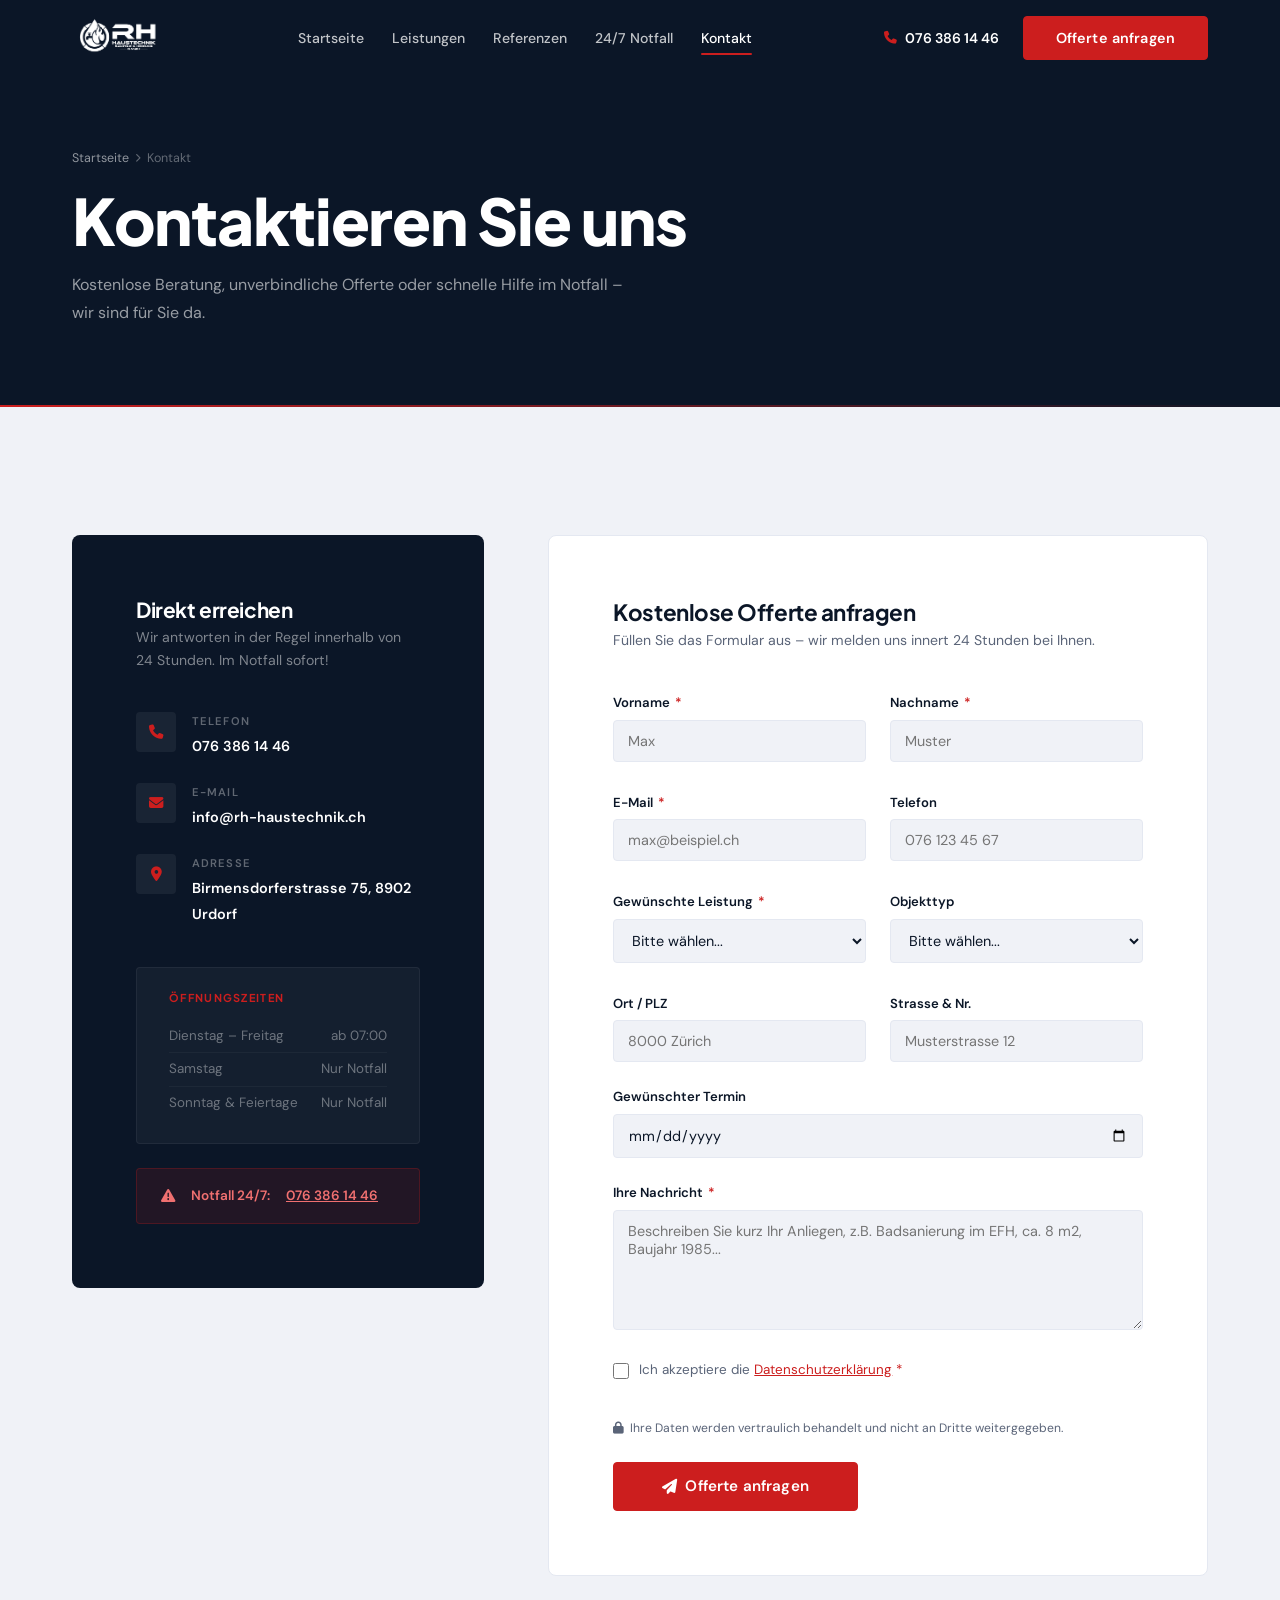
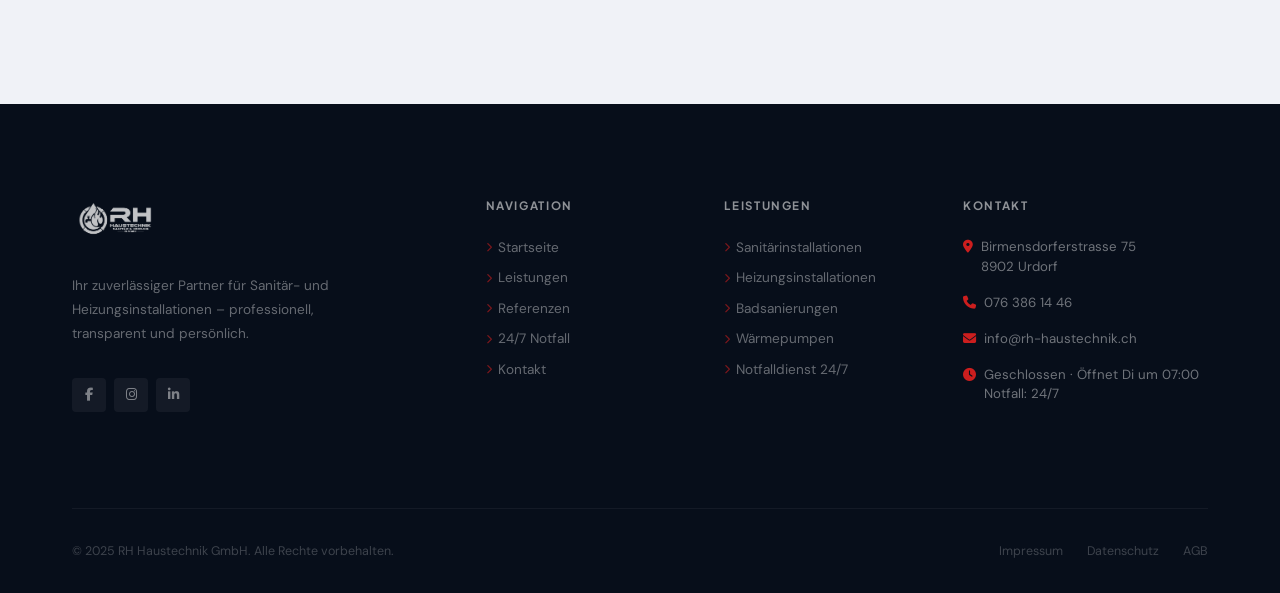
==== kontakt.html @ 37ea7d9c "Initial commit" ====
<!DOCTYPE html>
<html lang="de">
<head>
  <meta charset="UTF-8" />
  <meta name="viewport" content="width=device-width, initial-scale=1.0" />
  <meta name="description" content="RH Haustechnik GmbH – Kontaktieren Sie uns für eine kostenlose Beratung oder ein unverbindliches Angebot. Tel: 076 386 14 46." />
  <title>Kontakt – RH Haustechnik GmbH</title>
  <link rel="stylesheet" href="https://cdnjs.cloudflare.com/ajax/libs/font-awesome/6.5.0/css/all.min.css" />
  <link rel="preconnect" href="https://fonts.googleapis.com" />
  <link rel="preconnect" href="https://fonts.gstatic.com" crossorigin />
  <link href="https://fonts.googleapis.com/css2?family=Plus+Jakarta+Sans:wght@500;600;700;800&family=DM+Sans:ital,opsz,wght@0,9..40,300;0,9..40,400;0,9..40,500;0,9..40,600;1,9..40,400&display=swap" rel="stylesheet" />
  <link rel="stylesheet" href="css/style.css" />
  <link rel="icon" href="img/logo.png" />
</head>
<body>

  <!-- NAVBAR -->
  <nav class="navbar scrolled" role="navigation" aria-label="Hauptnavigation">
    <div class="container">
      <div class="nav-inner">
        <a href="index.html" class="nav-logo" aria-label="RH Haustechnik Startseite">
          <img src="img/logo.png" alt="RH Haustechnik GmbH" />
        </a>
        <ul class="nav-links" role="list">
          <li><a href="index.html">Startseite</a></li>
          <li><a href="leistungen.html">Leistungen</a></li>
          <li><a href="referenzen.html">Referenzen</a></li>
          <li><a href="notfall.html">24/7 Notfall</a></li>
          <li><a href="kontakt.html" class="active">Kontakt</a></li>
        </ul>
        <div class="nav-right">
          <a href="tel:+41763861446" class="nav-tel" aria-label="Jetzt anrufen">
            <i class="fa-solid fa-phone" aria-hidden="true"></i>
            076 386 14 46
          </a>
          <a href="kontakt.html" class="btn btn-primary">Offerte anfragen</a>
        </div>
        <button class="hamburger" aria-label="Menü öffnen" aria-expanded="false">
          <i class="fa-solid fa-bars" aria-hidden="true"></i>
        </button>
      </div>
    </div>
  </nav>

  <!-- MOBILE MENU -->
  <div class="mobile-menu" role="dialog" aria-modal="true" aria-label="Navigation">
    <div class="mob-head">
      <img src="img/logo.png" alt="RH Haustechnik GmbH" />
      <button class="mob-close" aria-label="Menü schliessen">
        <i class="fa-solid fa-xmark" aria-hidden="true"></i>
      </button>
    </div>
    <nav class="mob-nav">
      <a href="index.html"><i class="fa-solid fa-house" aria-hidden="true"></i> Startseite</a>
      <a href="leistungen.html"><i class="fa-solid fa-screwdriver-wrench" aria-hidden="true"></i> Leistungen</a>
      <a href="referenzen.html"><i class="fa-solid fa-images" aria-hidden="true"></i> Referenzen</a>
      <a href="notfall.html"><i class="fa-solid fa-triangle-exclamation" aria-hidden="true"></i> 24/7 Notfall</a>
      <a href="kontakt.html" class="active"><i class="fa-solid fa-envelope" aria-hidden="true"></i> Kontakt</a>
    </nav>
    <div class="mob-cta">
      <a href="tel:+41763861446" class="mob-phone">
        <i class="fa-solid fa-phone" aria-hidden="true"></i>
        <div>
          <span class="mp-label">Notfall-Hotline – 24/7 verfügbar</span>
          <span class="mp-num">076 386 14 46</span>
        </div>
      </a>
      <a href="kontakt.html" class="btn btn-primary btn-lg" style="justify-content:center;">Kostenlose Offerte anfragen</a>
    </div>
  </div>

  <!-- PAGE HEADER -->
  <header class="page-header" aria-labelledby="pageTitle">
    <div class="container">
      <nav class="breadcrumb" aria-label="Breadcrumb">
        <a href="index.html">Startseite</a>
        <i class="fa-solid fa-chevron-right" aria-hidden="true"></i>
        <span aria-current="page">Kontakt</span>
      </nav>
      <h1 id="pageTitle">Kontaktieren Sie uns</h1>
      <p>Kostenlose Beratung, unverbindliche Offerte oder schnelle Hilfe im Notfall – wir sind für Sie da.</p>
    </div>
  </header>

  <!-- CONTACT -->
  <section class="section contact-section" aria-labelledby="kontaktTitle">
    <div class="container">
      <div class="contact-layout">

        <!-- Info Panel -->
        <div class="c-panel fi">
          <h3>Direkt erreichen</h3>
          <p>Wir antworten in der Regel innerhalb von 24 Stunden. Im Notfall sofort!</p>

          <div class="c-items">
            <div class="c-item">
              <div class="c-item-ico"><i class="fa-solid fa-phone" aria-hidden="true"></i></div>
              <div class="c-item-text">
                <strong>Telefon</strong>
                <a href="tel:+41763861446">076 386 14 46</a>
              </div>
            </div>
            <div class="c-item">
              <div class="c-item-ico"><i class="fa-solid fa-envelope" aria-hidden="true"></i></div>
              <div class="c-item-text">
                <strong>E-Mail</strong>
                <a href="mailto:info@rh-haustechnik.ch">info@rh-haustechnik.ch</a>
              </div>
            </div>
            <div class="c-item">
              <div class="c-item-ico"><i class="fa-solid fa-location-dot" aria-hidden="true"></i></div>
              <div class="c-item-text">
                <strong>Adresse</strong>
                <span>Birmensdorferstrasse 75, 8902 Urdorf</span>
              </div>
            </div>
          </div>

          <div class="c-hours">
            <h4>Öffnungszeiten</h4>
            <div class="hour-row">
              <span>Dienstag – Freitag</span>
              <span>ab 07:00</span>
            </div>
            <div class="hour-row">
              <span>Samstag</span>
              <span>Nur Notfall</span>
            </div>
            <div class="hour-row">
              <span>Sonntag &amp; Feiertage</span>
              <span>Nur Notfall</span>
            </div>
          </div>

          <div class="c-notfall">
            <i class="fa-solid fa-triangle-exclamation" aria-hidden="true"></i>
            Notfall 24/7: <a href="tel:+41763861446" style="color:inherit;text-decoration:underline;">076 386 14 46</a>
          </div>
        </div>

        <!-- Form -->
        <div class="c-form-box fi">
          <h3 id="kontaktTitle">Kostenlose Offerte anfragen</h3>
          <p>Füllen Sie das Formular aus – wir melden uns innert 24 Stunden bei Ihnen.</p>

          <form id="contactForm" novalidate aria-label="Kontaktformular">
            <div class="form-row">
              <div class="fg">
                <label for="vorname">Vorname <span class="req" aria-label="Pflichtfeld">*</span></label>
                <input type="text" id="vorname" name="vorname" placeholder="Max" required autocomplete="given-name" />
                <span class="field-error" id="vornameError"></span>
              </div>
              <div class="fg">
                <label for="nachname">Nachname <span class="req" aria-label="Pflichtfeld">*</span></label>
                <input type="text" id="nachname" name="nachname" placeholder="Muster" required autocomplete="family-name" />
                <span class="field-error" id="nachnameError"></span>
              </div>
            </div>

            <div class="form-row">
              <div class="fg">
                <label for="email">E-Mail <span class="req" aria-label="Pflichtfeld">*</span></label>
                <input type="email" id="email" name="email" placeholder="max@beispiel.ch" required autocomplete="email" />
                <span class="field-error" id="emailError"></span>
              </div>
              <div class="fg">
                <label for="telefon">Telefon</label>
                <input type="tel" id="telefon" name="telefon" placeholder="076 123 45 67" autocomplete="tel" />
              </div>
            </div>

            <div class="form-row">
              <div class="fg">
                <label for="leistung">Gewünschte Leistung <span class="req" aria-label="Pflichtfeld">*</span></label>
                <select id="leistung" name="leistung" required>
                  <option value="" disabled selected>Bitte wählen...</option>
                  <option value="sanitär">Sanitärinstallation</option>
                  <option value="heizung">Heizungsinstallation / -ersatz</option>
                  <option value="bad">Badsanierung</option>
                  <option value="waermepumpe">Wärmepumpe</option>
                  <option value="wartung">Wartung &amp; Service</option>
                  <option value="notfall">Notfall / Reparatur</option>
                  <option value="sonstiges">Sonstiges</option>
                </select>
                <span class="field-error" id="leistungError"></span>
              </div>
              <div class="fg">
                <label for="objekttyp">Objekttyp</label>
                <select id="objekttyp" name="objekttyp">
                  <option value="" disabled selected>Bitte wählen...</option>
                  <option value="efh">Einfamilienhaus</option>
                  <option value="mfh">Mehrfamilienhaus</option>
                  <option value="wohnung">Wohnung</option>
                  <option value="gewerbe">Gewerbe</option>
                  <option value="neubau">Neubau</option>
                </select>
              </div>
            </div>

            <div class="form-row">
              <div class="fg">
                <label for="ort">Ort / PLZ</label>
                <input type="text" id="ort" name="ort" placeholder="8000 Zürich" />
              </div>
              <div class="fg">
                <label for="adresse">Strasse &amp; Nr.</label>
                <input type="text" id="adresse" name="adresse" placeholder="Musterstrasse 12" autocomplete="street-address" />
              </div>
            </div>

            <div class="fg">
              <label for="terminwunsch">Gewünschter Termin</label>
              <input type="date" id="terminwunsch" name="terminwunsch" min="" />
            </div>

            <div class="fg">
              <label for="nachricht">Ihre Nachricht <span class="req" aria-label="Pflichtfeld">*</span></label>
              <textarea id="nachricht" name="nachricht" rows="5" required placeholder="Beschreiben Sie kurz Ihr Anliegen, z.B. Badsanierung im EFH, ca. 8 m2, Baujahr 1985..."></textarea>
              <span class="field-error" id="nachrichtError"></span>
            </div>

            <div class="fg" style="margin-bottom:var(--s4);">
              <div style="display:flex;align-items:flex-start;gap:10px;">
                <input type="checkbox" id="datenschutz" name="datenschutz" required style="margin-top:3px;flex-shrink:0;width:16px;height:16px;accent-color:var(--red);cursor:pointer;" />
                <label for="datenschutz" style="font-size:0.84rem;font-weight:400;color:var(--muted);cursor:pointer;line-height:1.5;">
                  Ich akzeptiere die <a href="#" style="color:var(--red);text-decoration:underline;">Datenschutzerklärung</a> <span style="color:var(--red);">*</span>
                </label>
              </div>
              <span class="field-error" id="datenschutzError" style="margin-left:26px;"></span>
            </div>

            <div class="form-foot">
              <div class="form-note">
                <i class="fa-solid fa-lock" aria-hidden="true"></i>
                Ihre Daten werden vertraulich behandelt und nicht an Dritte weitergegeben.
              </div>
              <button type="submit" class="btn btn-primary btn-lg" id="submitBtn">
                <i class="fa-solid fa-paper-plane" aria-hidden="true"></i>
                Offerte anfragen
              </button>
            </div>

            <div id="formSuccess" class="form-success">
              <i class="fa-solid fa-circle-check"></i>
              <div>
                <strong>Vielen Dank für Ihre Anfrage!</strong>
                <p>Wir haben Ihre Nachricht erhalten und melden uns innerhalb von 24 Stunden bei Ihnen.</p>
              </div>
            </div>
          </form>
        </div>

      </div>
    </div>
  </section>

  <!-- FOOTER -->
  <footer class="footer" role="contentinfo">
    <div class="container">
      <div class="footer-grid">
        <div class="footer-brand">
          <img src="img/logo.png" alt="RH Haustechnik GmbH" />
          <p>Ihr zuverlässiger Partner für Sanitär- und Heizungsinstallationen – professionell, transparent und persönlich.</p>
          <div class="footer-socials" aria-label="Social Media">
            <a href="#" class="f-social" aria-label="Facebook"><i class="fa-brands fa-facebook-f"></i></a>
            <a href="#" class="f-social" aria-label="Instagram"><i class="fa-brands fa-instagram"></i></a>
            <a href="#" class="f-social" aria-label="LinkedIn"><i class="fa-brands fa-linkedin-in"></i></a>
          </div>
        </div>
        <nav class="footer-col" aria-label="Navigation">
          <h4>Navigation</h4>
          <ul class="footer-nav-list">
            <li><a href="index.html"><i class="fa-solid fa-chevron-right" aria-hidden="true"></i> Startseite</a></li>
            <li><a href="leistungen.html"><i class="fa-solid fa-chevron-right" aria-hidden="true"></i> Leistungen</a></li>
            <li><a href="referenzen.html"><i class="fa-solid fa-chevron-right" aria-hidden="true"></i> Referenzen</a></li>
            <li><a href="notfall.html"><i class="fa-solid fa-chevron-right" aria-hidden="true"></i> 24/7 Notfall</a></li>
            <li><a href="kontakt.html"><i class="fa-solid fa-chevron-right" aria-hidden="true"></i> Kontakt</a></li>
          </ul>
        </nav>
        <nav class="footer-col" aria-label="Leistungen">
          <h4>Leistungen</h4>
          <ul class="footer-nav-list">
            <li><a href="leistungen.html"><i class="fa-solid fa-chevron-right" aria-hidden="true"></i> Sanitärinstallationen</a></li>
            <li><a href="leistungen.html"><i class="fa-solid fa-chevron-right" aria-hidden="true"></i> Heizungsinstallationen</a></li>
            <li><a href="leistungen.html"><i class="fa-solid fa-chevron-right" aria-hidden="true"></i> Badsanierungen</a></li>
            <li><a href="leistungen.html"><i class="fa-solid fa-chevron-right" aria-hidden="true"></i> Wärmepumpen</a></li>
            <li><a href="notfall.html"><i class="fa-solid fa-chevron-right" aria-hidden="true"></i> Notfalldienst 24/7</a></li>
          </ul>
        </nav>
        <div class="footer-col">
          <h4>Kontakt</h4>
          <div class="footer-contact-list">
            <div class="fc-row">
              <i class="fa-solid fa-location-dot" aria-hidden="true"></i>
              <span>Birmensdorferstrasse 75<br>8902 Urdorf</span>
            </div>
            <div class="fc-row">
              <i class="fa-solid fa-phone" aria-hidden="true"></i>
              <a href="tel:+41763861446">076 386 14 46</a>
            </div>
            <div class="fc-row">
              <i class="fa-solid fa-envelope" aria-hidden="true"></i>
              <a href="mailto:info@rh-haustechnik.ch">info@rh-haustechnik.ch</a>
            </div>
            <div class="fc-row">
              <i class="fa-solid fa-clock" aria-hidden="true"></i>
              <span>Geschlossen · Öffnet Di um 07:00<br>Notfall: 24/7</span>
            </div>
          </div>
        </div>
      </div>
      <div class="footer-bottom">
        <p>© 2025 RH Haustechnik GmbH. Alle Rechte vorbehalten.</p>
        <div class="footer-legal">
          <a href="#">Impressum</a>
          <a href="#">Datenschutz</a>
          <a href="#">AGB</a>
        </div>
      </div>
    </div>
  </footer>

  <button class="scroll-top-btn" aria-label="Nach oben scrollen" title="Nach oben">
    <i class="fa-solid fa-arrow-up" aria-hidden="true"></i>
  </button>

  <script src="js/main.js"></script>
  <script>
    const dateInput = document.getElementById('terminwunsch');
    if (dateInput) {
      dateInput.setAttribute('min', new Date().toISOString().split('T')[0]);
    }
    const form = document.getElementById('contactForm');
    if (form) {
      form.querySelectorAll('input, select, textarea').forEach(field => {
        field.addEventListener('input', () => {
          field.classList.remove('error');
          const errorEl = document.getElementById(field.id + 'Error');
          if (errorEl) errorEl.textContent = '';
        });
      });
      form.addEventListener('submit', function(e) {
        e.preventDefault();
        let valid = true;
        const required = [
          { id: 'vorname',   msg: 'Bitte Vorname eingeben.' },
          { id: 'nachname',  msg: 'Bitte Nachname eingeben.' },
          { id: 'email',     msg: 'Bitte gültige E-Mail eingeben.' },
          { id: 'leistung',  msg: 'Bitte Leistung wählen.' },
          { id: 'nachricht', msg: 'Bitte Nachricht eingeben.' },
          { id: 'datenschutz', msg: 'Bitte Datenschutz akzeptieren.', type: 'checkbox' },
        ];
        required.forEach(({ id, msg, type }) => {
          const el = document.getElementById(id);
          const errEl = document.getElementById(id + 'Error');
          const fail = type === 'checkbox' ? !el.checked : !el.value.trim();
          if (fail) {
            el.classList.add('error');
            if (errEl) errEl.textContent = msg;
            valid = false;
          }
        });
        if (valid) {
          const successEl = document.getElementById('formSuccess');
          if (successEl) successEl.style.display = 'flex';
          form.reset();
        }
      });
    }
  </script>
</body>
</html>
---- css/style.css ----
@import url('https://fonts.googleapis.com/css2?family=Plus+Jakarta+Sans:wght@500;600;700;800&family=DM+Sans:ital,opsz,wght@0,9..40,300;0,9..40,400;0,9..40,500;0,9..40,600;1,9..40,400&display=swap');

/* ─────────────────────────────────────────
   DESIGN SYSTEM
   Dominant: #0b1627  Accent: #cc1e1e  Neutral: #f0f2f7
───────────────────────────────────────── */

:root {
  --ink:        #0b1627;
  --ink-90:     #0f1e35;
  --ink-80:     #162440;
  --ink-60:     rgba(11,22,39,0.6);
  --ink-30:     rgba(11,22,39,0.3);
  --ink-10:     rgba(11,22,39,0.08);
  --red:        #cc1e1e;
  --red-dark:   #a81818;
  --neutral:    #f0f2f7;
  --neutral-2:  #e4e8f1;
  --white:      #ffffff;
  --text:       #0b1627;
  --muted:      #5a6478;

  --f-head:     'Plus Jakarta Sans', sans-serif;
  --f-body:     'DM Sans', sans-serif;

  /* 8px grid */
  --s1:  8px;
  --s2:  16px;
  --s3:  24px;
  --s4:  32px;
  --s5:  40px;
  --s6:  48px;
  --s8:  64px;
  --s10: 80px;
  --s12: 96px;
  --s16: 128px;

  --r:   4px;
  --r2:  8px;

  --ease: cubic-bezier(0.4, 0, 0.2, 1);
  --t:   0.24s;
}

*, *::before, *::after { margin:0; padding:0; box-sizing:border-box; }

html {
  scroll-behavior: smooth;
  font-size: 16px;
  overflow-x: hidden;    /* verhindert weissen Rand rechts */
}

body {
  font-family: var(--f-body);
  color: var(--text);
  background: var(--white);
  line-height: 1.65;
  -webkit-font-smoothing: antialiased;
  overflow-x: hidden;
  min-width: 0;
}

img  { max-width:100%; height:auto; display:block; }
a    { text-decoration:none; color:inherit; }
ul   { list-style:none; }
p    { margin-bottom: var(--s2); }
p:last-child { margin-bottom:0; }

h1,h2,h3,h4,h5 {
  font-family: var(--f-head);
  font-weight: 700;
  line-height: 1.1;
  color: var(--ink);
  letter-spacing: -0.02em;
}

h1 { font-size: clamp(2.4rem, 5vw, 4rem);   font-weight: 800; }
h2 { font-size: clamp(1.8rem, 3.5vw, 2.8rem); }
h3 { font-size: clamp(1.1rem, 2vw, 1.4rem); }
h4 { font-size: 1rem; font-weight: 600; }

.label {
  font-family: var(--f-body);
  font-size: 0.7rem;
  font-weight: 600;
  letter-spacing: 0.14em;
  text-transform: uppercase;
  color: var(--red);
}

/* ─── LAYOUT ─── */
.container { max-width: 1200px; margin: 0 auto; padding: 0 var(--s4); }
.section   { padding: var(--s16) 0; }

/* ─── BUTTONS ─── */
.btn {
  display: inline-flex;
  align-items: center;
  gap: var(--s1);
  padding: 14px var(--s4);
  font-family: var(--f-body);
  font-size: 0.9rem;
  font-weight: 600;
  letter-spacing: 0.01em;
  cursor: pointer;
  transition: var(--t) var(--ease);
  border: 1.5px solid transparent;
  border-radius: var(--r);
  white-space: nowrap;
  line-height: 1;
}

.btn-primary {
  background: var(--red);
  color: var(--white);
  border-color: var(--red);
}
.btn-primary:hover {
  background: var(--red-dark);
  border-color: var(--red-dark);
  box-shadow: 0 4px 16px rgba(204,30,30,0.28);
  transform: translateY(-1px);
}

.btn-ghost {
  background: transparent;
  color: var(--white);
  border-color: rgba(255,255,255,0.35);
}
.btn-ghost:hover {
  border-color: rgba(255,255,255,0.75);
  background: rgba(255,255,255,0.06);
}

.btn-ghost-dark {
  background: transparent;
  color: var(--ink);
  border-color: rgba(11,22,39,0.25);
}
.btn-ghost-dark:hover {
  border-color: var(--ink);
  background: var(--ink);
  color: var(--white);
}

.btn-red-ghost {
  background: transparent;
  color: var(--red);
  border-color: var(--red);
}
.btn-red-ghost:hover {
  background: var(--red);
  color: var(--white);
}

.btn-lg { padding: 16px var(--s6); font-size: 0.95rem; }

.btn-white {
  background: var(--white);
  color: var(--red);
  border-color: var(--white);
  font-weight: 700;
}
.btn-white:hover {
  background: rgba(255,255,255,0.92);
  box-shadow: 0 4px 16px rgba(0,0,0,0.15);
  transform: translateY(-1px);
}

/* ─── NAVBAR ─── */
.navbar {
  position: fixed;
  top:0; left:0; right:0;
  z-index: 1000;
  padding: var(--s2) 0;
  transition: var(--t) var(--ease);
}

.navbar.scrolled {
  background: var(--ink);
  padding: 14px 0;
  box-shadow: 0 1px 0 rgba(255,255,255,0.06);
}

.nav-inner {
  display: flex;
  align-items: center;
  justify-content: space-between;
  gap: var(--s4);
}

.nav-logo img {
  height: 44px;
  width: auto;
  filter: brightness(0) invert(1);
}

.nav-links {
  display: flex;
  align-items: center;
}

.nav-links a {
  font-family: var(--f-body);
  font-size: 0.88rem;
  font-weight: 500;
  color: rgba(255,255,255,0.75);
  padding: var(--s1) 14px;
  border-radius: var(--r);
  transition: color var(--t) var(--ease);
  position: relative;
}

.nav-links a:hover,
.nav-links a.active { color: var(--white); }

.nav-links a.active::after {
  content: '';
  position: absolute;
  bottom: 0; left: 14px; right: 14px;
  height: 2px;
  background: var(--red);
  border-radius: 1px;
}

.nav-right {
  display: flex;
  align-items: center;
  gap: var(--s3);
}

.nav-tel {
  display: flex;
  align-items: center;
  gap: var(--s1);
  font-size: 0.88rem;
  font-weight: 600;
  color: var(--white);
}

.nav-tel i { color: var(--red); font-size: 0.8rem; }

.hamburger {
  display: none;
  background: none;
  border: none;
  color: var(--white);
  font-size: 1.2rem;
  cursor: pointer;
}

/* ─── MOBILE MENU ─── */
.mobile-menu {
  display: none;
  position: fixed;
  inset: 0;
  background: var(--ink);
  z-index: 999;
  padding: var(--s4);
  flex-direction: column;
  gap: var(--s5);
  transform: translateX(100%);
  transition: transform 0.32s var(--ease);
  overflow-y: auto;
  -webkit-overflow-scrolling: touch;
}
.mobile-menu.open { transform: translateX(0); }

.mob-head {
  display: flex;
  align-items: center;
  justify-content: space-between;
}

.mob-head img { height: 40px; filter: brightness(0) invert(1); }

.mob-close {
  background: rgba(255,255,255,0.08);
  border: none;
  color: var(--white);
  width: 40px; height: 40px;
  border-radius: var(--r);
  cursor: pointer;
  display: flex;
  align-items: center;
  justify-content: center;
}

.mob-nav {
  display: flex;
  flex-direction: column;
  flex-grow: 1;
}

.mob-nav a {
  font-family: var(--f-head);
  font-size: 1.1rem;
  font-weight: 600;
  color: rgba(255,255,255,0.72);
  padding: var(--s2) var(--s1);
  border-bottom: 1px solid rgba(255,255,255,0.06);
  display: flex;
  align-items: center;
  gap: var(--s2);
  transition: color var(--t);
}
.mob-nav a i { color: var(--red); font-size: 0.85rem; width: 20px; }
.mob-nav a:hover, .mob-nav a.active { color: var(--white); }

.mob-cta {
  display: flex;
  flex-direction: column;
  gap: var(--s2);
}

.mob-phone {
  display: flex;
  align-items: center;
  gap: var(--s2);
  background: var(--red);
  border-radius: var(--r2);
  padding: var(--s2) var(--s3);
  color: var(--white);
}

.mob-phone i { font-size: 1.2rem; }
.mob-phone .mp-label { font-size: 0.75rem; opacity:.8; display:block; }
.mob-phone .mp-num   { font-family: var(--f-head); font-size: 1.25rem; font-weight:800; display:block; }

/* ─── HERO ─── */
.hero {
  min-height: 100vh;
  background: var(--ink);
  position: relative;
  display: flex;
  flex-direction: column;
  overflow: hidden;
}

/* Diagonal red slice — right edge */
.hero::after {
  content: '';
  position: absolute;
  top: 0; right: 0;
  width: 38%;
  height: 100%;
  background: linear-gradient(160deg, rgba(204,30,30,0.07) 0%, transparent 70%);
  clip-path: polygon(28% 0%, 100% 0%, 100% 100%, 0% 100%);
  pointer-events: none;
}

/* Faint grid */
.hero-grid {
  position: absolute;
  inset: 0;
  background-image:
    linear-gradient(rgba(255,255,255,1) 1px, transparent 1px),
    linear-gradient(90deg, rgba(255,255,255,1) 1px, transparent 1px);
  background-size: 64px 64px;
  opacity: 0.018;
  pointer-events: none;
}

.hero-inner {
  position: relative;
  z-index: 2;
  display: grid;
  grid-template-columns: 1fr 340px;
  gap: var(--s16);
  align-items: center;
  flex: 1;
  padding: 140px 0 var(--s12);
}

/* Left */
.hero-kicker {
  display: flex;
  align-items: center;
  gap: var(--s2);
  margin-bottom: var(--s4);
}

.hero-kicker .label { color: rgba(255,255,255,0.5); }

.hero-kicker-line {
  width: 32px;
  height: 1px;
  background: var(--red);
}

.hero-h1 {
  font-family: var(--f-head);
  font-size: clamp(2.6rem, 5.5vw, 4.4rem);
  font-weight: 800;
  color: var(--white);
  letter-spacing: -0.03em;
  line-height: 1.05;
  margin-bottom: var(--s5);
}

.hero-h1 em {
  font-style: normal;
  color: var(--red);
}

.hero-desc {
  font-size: 1.05rem;
  color: rgba(255,255,255,0.58);
  line-height: 1.8;
  max-width: 500px;
  margin-bottom: var(--s6);
}

.hero-actions {
  display: flex;
  align-items: center;
  gap: var(--s2);
  margin-bottom: var(--s8);
  flex-wrap: wrap;
}

.hero-proof {
  display: flex;
  align-items: center;
  gap: var(--s4);
  padding-top: var(--s4);
  border-top: 1px solid rgba(255,255,255,0.08);
  flex-wrap: wrap;
}

.proof-item {
  display: flex;
  align-items: center;
  gap: var(--s1);
  font-size: 0.82rem;
  color: rgba(255,255,255,0.5);
}

.proof-item i { color: #4ade80; font-size: 0.72rem; }

/* Right — stats panel */
.hero-stats-panel {
  border-left: 1px solid rgba(255,255,255,0.08);
  padding-left: var(--s6);
  display: flex;
  flex-direction: column;
  gap: var(--s5);
}

.hsp-top {
  padding-bottom: var(--s5);
  border-bottom: 1px solid rgba(255,255,255,0.08);
}

.hsp-logo img {
  height: 36px;
  filter: brightness(0) invert(1);
  opacity: 0.85;
  margin-bottom: var(--s3);
}

.hsp-tel {
  font-family: var(--f-head);
  font-size: 1.5rem;
  font-weight: 700;
  color: var(--white);
  letter-spacing: -0.02em;
  display: flex;
  align-items: center;
  gap: var(--s1);
}

.hsp-tel i { color: var(--red); font-size: 1rem; }
.hsp-tel-label { font-family: var(--f-body); font-size: 0.72rem; color: rgba(255,255,255,0.4); font-weight:400; letter-spacing:.08em; text-transform:uppercase; margin-top:4px; display:block; }

.hsp-stats {
  display: flex;
  flex-direction: column;
  gap: var(--s4);
}

.hstat {
  display: flex;
  flex-direction: column;
  gap: 2px;
}

.hstat-num {
  font-family: var(--f-head);
  font-size: 2.2rem;
  font-weight: 800;
  color: var(--white);
  line-height: 1;
  letter-spacing: -0.03em;
}

.hstat-num em { color: var(--red); font-style: normal; }
.hstat-lbl { font-size: 0.78rem; color: rgba(255,255,255,0.4); letter-spacing: 0.06em; text-transform: uppercase; }

/* ─── EMERGENCY STRIP ─── */
.emergency-strip {
  background: var(--red);
  padding: 18px 0;
  position: relative;
  z-index: 10;
}

.es-wrap {
  display: flex;
  align-items: center;
  justify-content: space-between;
  gap: var(--s4);
  flex-wrap: wrap;
}

.es-left {
  display: flex;
  align-items: center;
  gap: var(--s3);
}

.es-icon {
  width: 40px; height: 40px;
  background: rgba(255,255,255,0.15);
  border-radius: var(--r);
  display: flex;
  align-items: center;
  justify-content: center;
  flex-shrink: 0;
  font-size: 1rem;
  color: var(--white);
}

.es-text h3 {
  font-family: var(--f-head);
  font-size: 0.95rem;
  font-weight: 700;
  color: var(--white);
  margin-bottom: 2px;
}

.es-text p {
  font-size: 0.8rem;
  color: rgba(255,255,255,0.9);
  margin: 0;
}

.es-cta a {
  display: inline-flex;
  align-items: center;
  gap: var(--s1);
  background: var(--white);
  color: var(--red);
  font-family: var(--f-head);
  font-size: 0.95rem;
  font-weight: 700;
  padding: 10px var(--s4);
  border-radius: var(--r);
  transition: var(--t) var(--ease);
}
.es-cta a:hover {
  background: rgba(255,255,255,0.92);
  transform: translateY(-1px);
}

/* ─── STATS BAR ─── */
.stats-bar {
  background: var(--ink-90);
  padding: var(--s8) 0;
}

.stats-row {
  display: grid;
  grid-template-columns: repeat(4,1fr);
  border: 1px solid rgba(255,255,255,0.07);
  border-radius: var(--r2);
  overflow: hidden;
}

.sbar-item {
  padding: var(--s4) var(--s5);
  border-right: 1px solid rgba(255,255,255,0.07);
  display: flex;
  flex-direction: column;
  align-items: center;
  text-align: center;
}

.sbar-item:last-child { border-right: none; }

.sbar-item i {
  font-size: 1.2rem;
  color: var(--red);
  margin-bottom: var(--s2);
}

.sbar-num {
  font-family: var(--f-head);
  font-size: 2.4rem;
  font-weight: 800;
  color: var(--white);
  letter-spacing: -0.04em;
  line-height: 1;
  margin-bottom: 4px;
}

.sbar-num em { color: var(--red); font-style: normal; }
.sbar-lbl { font-size: 0.75rem; color: rgba(255,255,255,0.38); letter-spacing: 0.06em; text-transform: uppercase; }

/* ─── SERVICES ─── */
.services-section { background: var(--neutral); }

.svc-layout {
  display: grid;
  grid-template-columns: 1.15fr 1fr 1fr;
  gap: 1.5px;
  background: var(--neutral-2);
  border: 1.5px solid var(--neutral-2);
  border-radius: var(--r2);
  overflow: hidden;
}

.svc-card {
  background: var(--white);
  padding: var(--s6) var(--s5);
  display: flex;
  flex-direction: column;
  transition: box-shadow var(--t) var(--ease);
  position: relative;
}

.svc-card:hover { box-shadow: inset 0 0 0 1.5px var(--ink-10); }

.svc-card.primary {
  background: var(--ink);
  padding: var(--s8) var(--s6);
}

.svc-card-num {
  font-family: var(--f-head);
  font-size: 0.7rem;
  font-weight: 700;
  letter-spacing: 0.14em;
  color: var(--ink-30);
  margin-bottom: var(--s5);
}

.svc-card.primary .svc-card-num { color: rgba(255,255,255,0.2); }

.svc-ico {
  width: 52px; height: 52px;
  border-radius: var(--r);
  background: var(--neutral);
  display: flex;
  align-items: center;
  justify-content: center;
  margin-bottom: var(--s4);
  transition: background var(--t);
}

.svc-ico i { font-size: 1.3rem; color: var(--red); }
.svc-card:hover .svc-ico { background: rgba(204,30,30,0.06); }
.svc-card.primary .svc-ico { background: rgba(255,255,255,0.07); }

.svc-card-tag {
  font-size: 0.7rem;
  font-weight: 700;
  letter-spacing: 0.12em;
  text-transform: uppercase;
  color: var(--red);
  margin-bottom: 6px;
  display: block;
}

.svc-card.primary .svc-card-tag { color: rgba(255,255,255,0.4); }

.svc-card-title {
  font-family: var(--f-head);
  font-size: 1.2rem;
  font-weight: 700;
  letter-spacing: -0.02em;
  color: var(--ink);
  margin-bottom: var(--s2);
}

.svc-card.primary .svc-card-title { color: var(--white); }

.svc-card-desc {
  font-size: 0.88rem;
  color: var(--muted);
  line-height: 1.75;
  flex-grow: 1;
  margin-bottom: var(--s4);
}

.svc-card.primary .svc-card-desc { color: rgba(255,255,255,0.55); }

.svc-list {
  display: flex;
  flex-direction: column;
  gap: 6px;
  margin-bottom: var(--s5);
}

.svc-list li {
  display: flex;
  align-items: center;
  gap: 8px;
  font-size: 0.84rem;
  color: var(--muted);
}

.svc-list li i { color: var(--red); font-size: 0.62rem; flex-shrink:0; }
.svc-card.primary .svc-list li { color: rgba(255,255,255,0.6); }
.svc-card.primary .svc-list li i { color: rgba(255,255,255,0.35); }

.svc-link {
  display: inline-flex;
  align-items: center;
  gap: 6px;
  font-size: 0.84rem;
  font-weight: 600;
  color: var(--red);
  margin-top: auto;
  transition: gap var(--t);
}
.svc-link:hover { gap: 10px; }
.svc-link i { font-size: 0.7rem; }
.svc-card.primary .svc-link { color: rgba(255,255,255,0.55); }
.svc-card.primary .svc-link:hover { color: var(--white); }

/* ─── WHY ─── */
.why-section { background: var(--white); }

.why-layout {
  display: grid;
  grid-template-columns: 1fr 1fr;
  gap: var(--s16);
  align-items: center;
}

.why-panel {
  background: var(--ink);
  border-radius: var(--r2);
  padding: var(--s8);
}

.why-panel .label { margin-bottom: var(--s3); display:block; }

.why-panel h3 {
  font-family: var(--f-head);
  font-size: 1.5rem;
  color: var(--white);
  font-weight: 700;
  margin-bottom: var(--s5);
  letter-spacing: -0.02em;
}

.why-checks {
  display: flex;
  flex-direction: column;
  gap: var(--s2);
  margin-bottom: var(--s6);
}

.wcheck {
  display: flex;
  align-items: center;
  gap: var(--s2);
  font-size: 0.9rem;
  color: rgba(255,255,255,0.72);
}

.wcheck-dot {
  width: 20px; height: 20px;
  border-radius: 50%;
  background: var(--red);
  display: flex;
  align-items: center;
  justify-content: center;
  flex-shrink: 0;
}

.wcheck-dot i { font-size: 0.58rem; color: var(--white); }

.rating-row {
  display: flex;
  align-items: center;
  gap: var(--s3);
  padding: var(--s3) var(--s4);
  background: rgba(255,255,255,0.05);
  border-radius: var(--r);
  border: 1px solid rgba(255,255,255,0.07);
}

.rating-stars { display:flex; gap:2px; }
.rating-stars i { color: #f59e0b; font-size: 0.85rem; }

.rating-text {
  font-size: 0.8rem;
  color: rgba(255,255,255,0.48);
  line-height: 1.4;
}

.rating-score {
  font-family: var(--f-head);
  font-size: 1.6rem;
  font-weight: 800;
  color: var(--white);
  margin-left: auto;
  letter-spacing: -0.04em;
}

/* benefits */
.benefits-grid {
  display: grid;
  grid-template-columns: 1fr 1fr;
  gap: var(--s3);
  margin-bottom: var(--s6);
}

.ben {
  padding: var(--s3);
  border: 1px solid var(--neutral-2);
  border-radius: var(--r);
  transition: border-color var(--t);
}

.ben:hover { border-color: rgba(204,30,30,0.2); }

.ben i {
  font-size: 1.2rem;
  color: var(--ink);
  margin-bottom: var(--s2);
  display: block;
}

.ben h4 {
  font-size: 0.9rem;
  font-weight: 700;
  margin-bottom: 4px;
  color: var(--ink);
}

.ben p {
  font-size: 0.82rem;
  color: var(--muted);
  line-height: 1.6;
  margin: 0;
}

/* ─── PROCESS ─── */
.process-section { background: var(--neutral); }

.process-row {
  display: grid;
  grid-template-columns: repeat(4,1fr);
  gap: 1.5px;
  background: var(--neutral-2);
  border: 1.5px solid var(--neutral-2);
  border-radius: var(--r2);
  overflow: hidden;
}

.proc-step {
  background: var(--white);
  padding: var(--s5) var(--s4);
}

.proc-n {
  font-family: var(--f-head);
  font-size: 2.4rem;
  font-weight: 800;
  color: rgba(11,22,39,0.07);
  letter-spacing: -0.05em;
  line-height: 1;
  margin-bottom: var(--s3);
}

.proc-step i {
  font-size: 1.3rem;
  color: var(--red);
  margin-bottom: var(--s2);
  display: block;
}

.proc-step h3 {
  font-size: 0.96rem;
  font-weight: 700;
  color: var(--ink);
  margin-bottom: 6px;
  letter-spacing: -0.01em;
}

.proc-step p {
  font-size: 0.83rem;
  color: var(--muted);
  line-height: 1.65;
  margin: 0;
}

/* ─── REFERENCES ─── */
.ref-grid {
  display: grid;
  grid-template-columns: repeat(3,1fr);
  gap: var(--s3);
}

.ref-card {
  border-radius: var(--r2);
  overflow: hidden;
  border: 1px solid var(--neutral-2);
  background: var(--white);
  transition: transform var(--t) var(--ease), box-shadow var(--t) var(--ease);
}

.ref-card:hover {
  transform: translateY(-3px);
  box-shadow: 0 8px 32px rgba(11,22,39,0.1);
}

.ref-thumb {
  height: 200px;
  display: flex;
  align-items: center;
  justify-content: center;
  position: relative;
}

.ref-thumb.t-ink   { background: linear-gradient(135deg, var(--ink) 0%, var(--ink-80) 100%); }
.ref-thumb.t-red   { background: linear-gradient(135deg, #4a0a0a 0%, var(--red) 100%); }
.ref-thumb.t-slate { background: linear-gradient(135deg, #1e2d42 0%, #364d6e 100%); }

.ref-thumb i { font-size: 3rem; color: rgba(255,255,255,0.12); }

.ref-badge {
  position: absolute;
  bottom: var(--s2);
  left: var(--s2);
  background: var(--red);
  color: var(--white);
  font-size: 0.7rem;
  font-weight: 700;
  letter-spacing: 0.06em;
  text-transform: uppercase;
  padding: 4px 8px;
  border-radius: var(--r);
}

.ref-body { padding: var(--s3) var(--s3) var(--s4); }

.ref-body h4 {
  font-size: 0.96rem;
  font-weight: 700;
  color: var(--ink);
  margin-bottom: 4px;
  letter-spacing: -0.01em;
}

.ref-body p {
  font-size: 0.83rem;
  color: var(--muted);
  line-height: 1.55;
  margin-bottom: var(--s2);
}

.ref-tags { display:flex; flex-wrap:wrap; gap:4px; }

.ref-tags span {
  background: var(--neutral);
  color: var(--muted);
  font-size: 0.72rem;
  font-weight: 500;
  padding: 3px 8px;
  border-radius: 2px;
}

/* ─── TESTIMONIALS ─── */
.testi-section {
  background: var(--ink);
  padding: var(--s16) 0;
}

.testi-grid {
  display: grid;
  grid-template-columns: repeat(3,1fr);
  gap: var(--s3);
}

.t-card {
  background: rgba(255,255,255,0.04);
  border: 1px solid rgba(255,255,255,0.07);
  border-radius: var(--r2);
  padding: var(--s5);
  transition: background var(--t);
}

.t-card:hover { background: rgba(255,255,255,0.07); }

.t-stars { display:flex; gap:2px; margin-bottom: var(--s3); }
.t-stars i { color: #f59e0b; font-size: 0.82rem; }

.t-quote {
  font-size: 0.9rem;
  color: rgba(255,255,255,0.68);
  font-style: italic;
  line-height: 1.8;
  margin-bottom: var(--s4);
}

.t-author { display:flex; align-items:center; gap: var(--s2); }

.t-av {
  width: 38px; height: 38px;
  border-radius: 50%;
  background: var(--red);
  display: flex;
  align-items: center;
  justify-content: center;
  font-family: var(--f-head);
  font-size: 0.9rem;
  font-weight: 700;
  color: var(--white);
  flex-shrink: 0;
}

.t-name {
  font-family: var(--f-head);
  font-size: 0.88rem;
  font-weight: 700;
  color: var(--white);
  display: block;
}

.t-loc {
  font-size: 0.75rem;
  color: rgba(255,255,255,0.36);
  display: flex;
  align-items: center;
  gap: 4px;
}

.t-loc i { font-size: 0.65rem; }

/* ─── CTA ─── */
.cta-section {
  background: var(--red);
  padding: var(--s16) 0;
  position: relative;
  overflow: hidden;
}

.cta-section::before {
  content: '';
  position: absolute;
  top: -64px; right: -64px;
  width: 280px; height: 280px;
  background: rgba(255,255,255,0.05);
  border-radius: 50%;
}

.cta-inner {
  position: relative;
  z-index: 1;
  display: grid;
  grid-template-columns: 1fr auto;
  align-items: center;
  gap: var(--s8);
}

.cta-text h2 {
  font-family: var(--f-head);
  font-size: clamp(1.8rem, 3vw, 2.6rem);
  color: var(--white);
  letter-spacing: -0.03em;
  margin-bottom: var(--s2);
}

.cta-text p {
  font-size: 1rem;
  color: rgba(255,255,255,0.78);
  line-height: 1.7;
  max-width: 520px;
  margin: 0;
}

.cta-btns {
  display: flex;
  flex-direction: column;
  gap: var(--s2);
  align-items: flex-end;
  flex-shrink: 0;
}

/* ─── PAGE HEADER ─── */
.page-header {
  background: var(--ink);
  padding: 148px 0 var(--s10);
  position: relative;
}

.page-header::after {
  content: '';
  position: absolute;
  bottom: 0; left: 0; right: 0;
  height: 2px;
  background: linear-gradient(90deg, var(--red) 0%, transparent 100%);
}

.breadcrumb {
  display: flex;
  align-items: center;
  gap: 6px;
  font-size: 0.78rem;
  color: rgba(255,255,255,0.36);
  margin-bottom: var(--s2);
}

.breadcrumb a { color: rgba(255,255,255,0.55); transition: color var(--t); }
.breadcrumb a:hover { color: var(--white); }
.breadcrumb i { font-size: 0.55rem; }

.page-header h1 { color: var(--white); margin-bottom: var(--s2); }
.page-header p  { color: rgba(255,255,255,0.58); font-size: 1rem; max-width: 560px; line-height: 1.75; margin: 0; }

/* ─── LEISTUNGEN ─── */
.leistung-block {
  display: grid;
  grid-template-columns: 1fr 1fr;
  gap: var(--s16);
  align-items: center;
  padding: var(--s12) 0;
  border-bottom: 1px solid var(--neutral-2);
}
.leistung-block:last-child { border-bottom: none; }
.leistung-block.flip { direction: rtl; }
.leistung-block.flip > * { direction: ltr; }

.l-visual { position: relative; }

.l-img {
  height: 360px;
  border-radius: var(--r2);
  overflow: hidden;
  display: flex;
  align-items: center;
  justify-content: center;
}
.l-img i { font-size: 5rem; color: rgba(255,255,255,0.1); }

.l-img.li-ink    { background: linear-gradient(135deg, var(--ink) 0%, #1e3260 100%); }
.l-img.li-red    { background: linear-gradient(135deg, #350808 0%, var(--red) 100%); }
.l-img.li-teal   { background: linear-gradient(135deg, #082030 0%, #0e5075 100%); }
.l-img.li-green  { background: linear-gradient(135deg, #081a0c 0%, #14542a 100%); }

.l-badge {
  position: absolute;
  bottom: var(--s3); right: var(--s3);
  background: var(--white);
  border-radius: var(--r);
  padding: 10px 14px;
  font-size: 0.82rem;
  font-weight: 700;
  color: var(--ink);
  display: flex;
  align-items: center;
  gap: 6px;
  box-shadow: 0 4px 16px rgba(11,22,39,0.12);
}
.l-badge i { color: var(--red); }

.l-content .label { display: block; margin-bottom: var(--s2); }
.l-content h2 { font-size: clamp(1.5rem, 2.5vw, 2rem); margin-bottom: var(--s3); }
.l-content p  { color: var(--muted); line-height: 1.8; margin-bottom: var(--s4); }

.l-list {
  display: grid;
  grid-template-columns: 1fr 1fr;
  gap: 8px;
  margin-bottom: var(--s6);
}

.l-list li {
  display: flex;
  align-items: center;
  gap: 8px;
  font-size: 0.86rem;
  color: var(--ink);
}
.l-list li i { color: var(--red); font-size: 0.6rem; flex-shrink: 0; }

/* ─── CONTACT ─── */
.contact-section { background: var(--neutral); }

.contact-layout {
  display: grid;
  grid-template-columns: 1fr 1.6fr;
  gap: var(--s8);
}

.c-panel {
  background: var(--ink);
  border-radius: var(--r2);
  padding: var(--s8);
  height: fit-content;
}

.c-panel h3 {
  font-family: var(--f-head);
  font-size: 1.3rem;
  color: var(--white);
  margin-bottom: 4px;
}

.c-panel > p {
  font-size: 0.88rem;
  color: rgba(255,255,255,0.48);
  margin-bottom: var(--s5);
}

.c-items { display:flex; flex-direction:column; gap: var(--s3); margin-bottom: var(--s5); }

.c-item { display:flex; align-items:flex-start; gap: var(--s2); }

.c-item-ico {
  width: 40px; height: 40px;
  background: rgba(255,255,255,0.06);
  border-radius: var(--r);
  display: flex;
  align-items: center;
  justify-content: center;
  flex-shrink: 0;
}
.c-item-ico i { color: var(--red); font-size: 0.9rem; }

.c-item-text strong {
  display: block;
  font-size: 0.7rem;
  text-transform: uppercase;
  letter-spacing: 0.1em;
  color: rgba(255,255,255,0.35);
  margin-bottom: 2px;
  font-weight: 600;
}

.c-item-text a,
.c-item-text span {
  font-size: 0.9rem;
  font-weight: 600;
  color: var(--white);
}
.c-item-text a:hover { color: rgba(255,255,255,0.75); }

.c-hours {
  background: rgba(255,255,255,0.04);
  border: 1px solid rgba(255,255,255,0.06);
  border-radius: var(--r);
  padding: var(--s3) var(--s4);
  margin-bottom: var(--s3);
}

.c-hours h4 {
  font-size: 0.68rem;
  font-weight: 700;
  text-transform: uppercase;
  letter-spacing: 0.12em;
  color: var(--red);
  margin-bottom: var(--s2);
}

.hour-row {
  display: flex;
  justify-content: space-between;
  font-size: 0.84rem;
  color: rgba(255,255,255,0.6);
  padding: 5px 0;
  border-bottom: 1px solid rgba(255,255,255,0.04);
}
.hour-row:last-child { border-bottom: none; }
.hour-row span { color: rgba(255,255,255,0.38); }

.c-notfall {
  display: flex;
  align-items: center;
  gap: var(--s2);
  background: rgba(204,30,30,0.12);
  border: 1px solid rgba(204,30,30,0.25);
  border-radius: var(--r);
  padding: var(--s2) var(--s3);
  font-size: 0.85rem;
  font-weight: 600;
  color: #f07070;
}
.c-notfall i { font-size: 0.9rem; }

.c-form-box {
  background: var(--white);
  border-radius: var(--r2);
  padding: var(--s8);
  border: 1px solid var(--neutral-2);
}

.c-form-box h3 { font-size: 1.4rem; margin-bottom: 4px; }
.c-form-box > p { font-size: 0.88rem; color: var(--muted); margin-bottom: var(--s5); }

.form-row { display:grid; grid-template-columns:1fr 1fr; gap: var(--s3); }

.fg {
  display: flex;
  flex-direction: column;
  gap: 6px;
  margin-bottom: var(--s3);
}

.fg label {
  font-size: 0.82rem;
  font-weight: 600;
  color: var(--ink);
}

.fg label .req { color: var(--red); margin-left: 2px; }

.fg input,
.fg select,
.fg textarea {
  padding: 11px 14px;
  border: 1.5px solid var(--neutral-2);
  border-radius: var(--r);
  font-family: var(--f-body);
  font-size: 0.9rem;
  color: var(--ink);
  background: var(--neutral);
  transition: border-color var(--t), background var(--t);
  width: 100%;
}

.fg input:focus,
.fg select:focus,
.fg textarea:focus {
  outline: none;
  border-color: var(--ink);
  background: var(--white);
  box-shadow: 0 0 0 3px rgba(11,22,39,0.06);
}

.fg textarea { resize: vertical; min-height: 120px; }
.fg .field-error { font-size: 0.75rem; color: var(--red); }

.form-foot {
  display: flex;
  align-items: center;
  justify-content: space-between;
  gap: var(--s3);
  flex-wrap: wrap;
  margin-top: var(--s4);
}

.form-note {
  display: flex;
  align-items: center;
  gap: 6px;
  font-size: 0.76rem;
  color: var(--muted);
}
.form-note i { color: var(--muted); }

.form-success {
  display: none;
  align-items: center;
  gap: var(--s3);
  background: #f0fdf4;
  border: 1px solid #bbf7d0;
  border-radius: var(--r);
  padding: var(--s4);
  margin-top: var(--s3);
}
.form-success i { font-size: 1.5rem; color: #16a34a; flex-shrink:0; }
.form-success p { font-size: 0.88rem; color: #166534; margin:0; }

.checkbox-label {
  display: flex;
  align-items: flex-start;
  gap: var(--s2);
  cursor: pointer;
  font-size: 0.84rem;
  color: var(--muted);
}
.checkbox-label input[type="checkbox"] { margin-top: 2px; flex-shrink:0; accent-color: var(--red); }

input.error, select.error, textarea.error { border-color: var(--red); }

/* ─── NOTFALL PAGE ─── */
.notfall-hero {
  background: var(--ink);
  padding: 160px 0 var(--s12);
  text-align: center;
  position: relative;
  overflow: hidden;
}

.notfall-hero::before {
  content: '';
  position: absolute;
  inset: 0;
  background: radial-gradient(ellipse at center, rgba(204,30,30,0.09) 0%, transparent 65%);
}

.notfall-hero-inner {
  position: relative;
  z-index: 1;
  max-width: 720px;
  margin: 0 auto;
}

.notfall-live {
  display: inline-flex;
  align-items: center;
  gap: 8px;
  background: var(--red);
  color: var(--white);
  font-size: 0.8rem;
  font-weight: 700;
  letter-spacing: 0.1em;
  text-transform: uppercase;
  padding: 7px 16px;
  border-radius: 100px;
  margin-bottom: var(--s5);
}

.notfall-live .ld {
  width: 7px; height: 7px;
  background: var(--white);
  border-radius: 50%;
  animation: blink 1.4s ease-in-out infinite;
}

@keyframes blink {
  0%,100% { opacity:1; } 50% { opacity:0.3; }
}

.notfall-hero h1 { color: var(--white); margin-bottom: var(--s3); }
.notfall-hero > .notfall-hero-inner > p {
  color: rgba(255,255,255,0.58);
  font-size: 1.05rem;
  line-height: 1.8;
  margin-bottom: var(--s8);
}

.big-call {
  display: inline-flex;
  flex-direction: column;
  align-items: center;
  gap: 6px;
  background: rgba(255,255,255,0.04);
  border: 1.5px solid rgba(204,30,30,0.4);
  border-radius: var(--r2);
  padding: var(--s5) var(--s10);
  margin-bottom: var(--s5);
  transition: border-color var(--t);
}
.big-call:hover { border-color: var(--red); }

.bc-label { font-size: 0.68rem; font-weight:600; letter-spacing:.14em; text-transform:uppercase; color: rgba(255,255,255,0.4); }
.bc-num {
  font-family: var(--f-head);
  font-size: clamp(1.8rem, 4vw, 2.8rem);
  font-weight: 800;
  color: var(--white);
  display: flex;
  align-items: center;
  gap: var(--s2);
  letter-spacing: -0.03em;
}
.bc-num i { color: var(--red); font-size: 0.8em; }
.bc-sub { font-size: 0.8rem; color: rgba(255,255,255,0.38); }

.nf-cases-grid {
  display: grid;
  grid-template-columns: repeat(3,1fr);
  gap: var(--s3);
}

.nf-case {
  background: var(--white);
  border-radius: var(--r2);
  padding: var(--s5) var(--s4);
  border: 1px solid var(--neutral-2);
  text-align: center;
  transition: transform var(--t), box-shadow var(--t);
}
.nf-case:hover { transform: translateY(-3px); box-shadow: 0 6px 24px rgba(11,22,39,0.08); }

.nf-case-ico {
  width: 52px; height: 52px;
  border-radius: var(--r);
  background: var(--neutral);
  display: flex;
  align-items: center;
  justify-content: center;
  margin: 0 auto var(--s3);
}
.nf-case-ico i { font-size: 1.3rem; color: var(--red); }

.nf-case h3 { font-size: 0.96rem; margin-bottom: 6px; }
.nf-case p  { font-size: 0.83rem; color: var(--muted); line-height:1.6; margin:0; }

.nf-tips-grid {
  display: grid;
  grid-template-columns: 1fr 1fr;
  gap: var(--s3);
}

.nf-tip {
  display: flex;
  gap: var(--s2);
  padding: var(--s4);
  background: var(--neutral);
  border-radius: var(--r);
  border: 1px solid var(--neutral-2);
}

.nf-tip-n {
  width: 36px; height: 36px;
  background: var(--red);
  border-radius: var(--r);
  display: flex;
  align-items: center;
  justify-content: center;
  font-family: var(--f-head);
  font-size: 0.9rem;
  font-weight: 800;
  color: var(--white);
  flex-shrink: 0;
}

.nf-tip h4 { font-size: 0.9rem; margin-bottom: 4px; }
.nf-tip p  { font-size: 0.82rem; color: var(--muted); line-height:1.6; margin:0; }

/* ─── REFERENCE FILTER ─── */
.ref-filter-bar {
  display: flex;
  gap: var(--s1);
  flex-wrap: wrap;
  justify-content: center;
  margin-bottom: var(--s6);
}

.filt-btn {
  padding: 8px 18px;
  border: 1.5px solid var(--neutral-2);
  border-radius: 100px;
  font-size: 0.82rem;
  font-weight: 600;
  color: var(--muted);
  background: var(--white);
  cursor: pointer;
  transition: var(--t);
  display: flex;
  align-items: center;
  gap: 6px;
}
.filt-btn:hover { border-color: var(--red); color: var(--red); }
.filt-btn.active { background: var(--red); color: var(--white); border-color: var(--red); }
.filt-btn i { font-size: 0.75rem; }

.ref-full-grid {
  display: grid;
  grid-template-columns: repeat(3,1fr);
  gap: var(--s3);
}

/* ─── FOOTER ─── */
.footer {
  background: #070e1a;
  padding: var(--s12) 0 0;
}

.footer-grid {
  display: grid;
  grid-template-columns: 2fr 1fr 1fr 1.4fr;
  gap: var(--s8);
  padding-bottom: var(--s12);
  border-bottom: 1px solid rgba(255,255,255,0.05);
}

.footer-brand img {
  height: 42px;
  filter: brightness(0) invert(1);
  opacity: 0.75;
  margin-bottom: var(--s4);
}

.footer-brand p {
  font-size: 0.85rem;
  color: rgba(255,255,255,0.38);
  line-height: 1.75;
  max-width: 260px;
  margin-bottom: var(--s4);
}

.footer-socials { display:flex; gap: var(--s1); }

.f-social {
  width: 34px; height: 34px;
  background: rgba(255,255,255,0.05);
  border-radius: var(--r);
  display: flex;
  align-items: center;
  justify-content: center;
  font-size: 0.82rem;
  color: rgba(255,255,255,0.45);
  transition: background var(--t), color var(--t);
}
.f-social:hover { background: var(--red); color: var(--white); }

.footer-col h4 {
  font-family: var(--f-head);
  font-size: 0.72rem;
  font-weight: 700;
  text-transform: uppercase;
  letter-spacing: 0.14em;
  color: rgba(255,255,255,0.55);
  margin-bottom: var(--s3);
}

.footer-nav-list {
  display: flex;
  flex-direction: column;
  gap: 8px;
}

.footer-nav-list a {
  font-size: 0.85rem;
  color: rgba(255,255,255,0.38);
  display: flex;
  align-items: center;
  gap: 6px;
  transition: color var(--t), padding-left var(--t);
}
.footer-nav-list a i { font-size: 0.6rem; color: rgba(204,30,30,0.6); }
.footer-nav-list a:hover { color: var(--white); padding-left: 3px; }

.footer-contact-list {
  display: flex;
  flex-direction: column;
  gap: var(--s2);
}

.fc-row { display:flex; align-items:flex-start; gap: var(--s1); }
.fc-row i { font-size: 0.82rem; color: var(--red); margin-top: 3px; flex-shrink:0; }
.fc-row a,
.fc-row span { font-size: 0.83rem; color: rgba(255,255,255,0.42); line-height:1.5; }
.fc-row a:hover { color: var(--white); }

.footer-bottom {
  padding: var(--s4) 0;
  display: flex;
  align-items: center;
  justify-content: space-between;
  gap: var(--s3);
  flex-wrap: wrap;
}

.footer-bottom p { font-size: 0.78rem; color: rgba(255,255,255,0.22); margin:0; }

.footer-legal { display:flex; gap: var(--s3); }
.footer-legal a { font-size: 0.78rem; color: rgba(255,255,255,0.22); transition: color var(--t); }
.footer-legal a:hover { color: var(--red); }

/* ─── SCROLL TOP ─── */
.scroll-top-btn {
  position: fixed;
  bottom: 28px; right: 28px;
  width: 44px; height: 44px;
  background: var(--ink);
  color: var(--white);
  border-radius: 50%;
  border: none;
  display: flex;
  align-items: center;
  justify-content: center;
  cursor: pointer;
  box-shadow: 0 4px 16px rgba(11,22,39,0.3);
  opacity: 0;
  transform: translateY(10px);
  transition: var(--t) var(--ease);
  z-index: 900;
  font-size: 0.85rem;
}
.scroll-top-btn.show { opacity:1; transform:translateY(0); }
.scroll-top-btn:hover { background: var(--red); }

/* ─── SECTION HEADERS ─── */
.shd { margin-bottom: var(--s8); }
.shd.center { text-align:center; }
.shd.center .shd-sub { margin:0 auto; }
.shd .label { margin-bottom: var(--s2); display:block; }
.shd-title { color: var(--ink); margin-bottom: var(--s2); }
.shd-sub { font-size: 1rem; color: var(--muted); max-width: 540px; line-height:1.75; }

/* ─── FADE IN ─── */
.fi {
  opacity: 0;
  transform: translateY(20px);
  transition: opacity 0.5s var(--ease), transform 0.5s var(--ease);
}
.fi.in { opacity:1; transform:translateY(0); }

/* ─── RESPONSIVE ─── */

/* ── 1200px  alle Sections bekommen etwas weniger Padding ── */
@media (max-width: 1200px) {
  .container { padding: 0 var(--s5); }
}

/* ── 1100px  Nav: Telefonnummer ausblenden, Stats-Panel weg ── */
@media (max-width: 1100px) {
  .nav-right .nav-tel  { display: none; }
  .nav-inner           { gap: var(--s3); }
  .nav-links a         { padding: var(--s1) 10px; font-size: 0.84rem; }

  .hero-inner          { grid-template-columns: 1fr; padding: 130px 0 var(--s12); }
  .hero-stats-panel    { display: none; }
  .why-layout          { grid-template-columns: 1fr; gap: var(--s8); }
  .footer-grid         { grid-template-columns: 1fr 1fr; gap: var(--s6); }
  .contact-layout      { grid-template-columns: 1fr; gap: var(--s6); }
  .leistung-block      { grid-template-columns: 1fr; gap: var(--s6); padding: var(--s8) 0; }
  .leistung-block.flip { direction: ltr; }
  .l-list              { grid-template-columns: 1fr; }
  .cta-inner           { grid-template-columns: 1fr; gap: var(--s5); }
  .cta-btns            { flex-direction: row; flex-wrap: wrap; align-items: flex-start; }
}

/* ── 960px  Hamburger-Menü (iPad Portrait & kleiner) ── */
@media (max-width: 960px) {
  /* Nav → Hamburger */
  .nav-links           { display: none; }
  .nav-right           { display: none; }
  .hamburger           { display: block; }
  .mobile-menu         { display: flex; }
  /* Navbar immer sichtbarer Hintergrund sobald hamburger aktiv */
  .navbar              { background: var(--ink); }

  /* Layouts */
  .svc-layout          { grid-template-columns: 1fr 1fr; }
  .svc-card.primary    { grid-column: 1 / -1; }
  .stats-row           { grid-template-columns: 1fr 1fr; }
  .sbar-item:nth-child(2) { border-right: none; }
  .process-row         { grid-template-columns: 1fr 1fr; }
  .ref-grid            { grid-template-columns: 1fr 1fr; }
  .testi-grid          { grid-template-columns: 1fr 1fr; }
  .nf-cases-grid       { grid-template-columns: 1fr 1fr; }
  .ref-full-grid       { grid-template-columns: 1fr 1fr; }
  .benefits-grid       { grid-template-columns: 1fr 1fr; }
  .l-img               { height: 300px; }
  .footer-grid         { grid-template-columns: 1fr 1fr; gap: var(--s6); }
}

/* ── 768px  Tablet klein / Mobile Landscape ── */
@media (max-width: 768px) {
  .section             { padding: var(--s10) 0; }
  .container           { padding: 0 var(--s3); }

  /* hero */
  .hero-inner          { padding: 100px 0 var(--s10); }
  .hero-proof          { flex-wrap: wrap; gap: var(--s2); }

  /* page header */
  .page-header         { padding: 100px 0 var(--s8); }

  /* services */
  .svc-layout          { grid-template-columns: 1fr; }
  .svc-card.primary    { grid-column: auto; }

  /* process */
  .process-row         { grid-template-columns: 1fr 1fr; }

  /* why */
  .why-panel           { padding: var(--s5); }

  /* refs */
  .ref-grid            { grid-template-columns: 1fr; }
  .ref-full-grid       { grid-template-columns: 1fr 1fr; }

  /* testimonials */
  .testi-grid          { grid-template-columns: 1fr; }
  .testi-section       { padding: var(--s10) 0; }

  /* CTA */
  .cta-section         { padding: var(--s10) 0; }
  .cta-btns            { flex-direction: column; align-items: stretch; width: 100%; }
  .cta-btns .btn       { justify-content: center; width: 100%; }

  /* emergency strip */
  .es-wrap             { flex-direction: column; text-align: center; }
  .es-cta a            { width: 100%; justify-content: center; }

  /* stats */
  .stats-bar           { padding: var(--s6) 0; }

  /* notfall */
  .nf-cases-grid       { grid-template-columns: 1fr 1fr; }
  .nf-tips-grid        { grid-template-columns: 1fr; }

  /* contact */
  .c-panel             { padding: var(--s5); }
  .c-form-box          { padding: var(--s5); }
  .form-row            { grid-template-columns: 1fr; }

  /* footer */
  .footer-grid         { grid-template-columns: 1fr; }
  .footer-bottom       { flex-direction: column; text-align: center; }
  .footer-legal        { justify-content: center; }

  /* leistungen */
  .l-img               { height: 240px; }
  .benefits-grid       { grid-template-columns: 1fr; }
}

/* ── 480px  Mobile Portrait ── */
@media (max-width: 480px) {
  .section             { padding: var(--s8) 0; }
  .container           { padding: 0 20px; }

  /* hero */
  .hero-inner          { padding: 90px 0 var(--s8); }
  .hero-actions        { flex-direction: column; }
  .hero-actions .btn   { width: 100%; justify-content: center; }
  .hero-proof          { gap: var(--s2); }

  /* stats */
  .stats-row           { grid-template-columns: 1fr 1fr; }
  .sbar-item           { border-right: none; border-bottom: 1px solid rgba(255,255,255,0.07); }
  .sbar-item:last-child { border-bottom: none; }

  /* services */
  .svc-layout          { grid-template-columns: 1fr; }
  .svc-card            { padding: var(--s4) var(--s3); }
  .svc-card.primary    { padding: var(--s5) var(--s4); }

  /* process */
  .process-row         { grid-template-columns: 1fr; }
  .proc-step           { padding: var(--s4) var(--s3); }

  /* refs */
  .ref-full-grid       { grid-template-columns: 1fr; }
  .nf-cases-grid       { grid-template-columns: 1fr; }

  /* why */
  .why-panel           { padding: var(--s4); }

  /* contact */
  .c-form-box          { padding: var(--s4); }
  .c-panel             { padding: var(--s4); }
  .form-foot           { flex-direction: column; align-items: stretch; gap: var(--s3); }
  .form-foot button    { width: 100%; justify-content: center; }

  /* page header */
  .page-header         { padding: 90px 0 var(--s6); }

  /* notfall */
  .notfall-hero        { padding: 110px 0 var(--s8); }
  .big-call            { padding: var(--s4) var(--s5); width: 100%; box-sizing: border-box; }
  .bc-num              { font-size: clamp(1.4rem, 6vw, 2rem); }

  /* CTA */
  .cta-inner           { gap: var(--s4); }
  .cta-text h2         { font-size: clamp(1.4rem, 5vw, 1.9rem); }

  /* footer */
  .footer-grid         { grid-template-columns: 1fr; gap: var(--s5); }
  .footer              { padding: var(--s8) 0 0; }

  /* testimonials */
  .t-card              { padding: var(--s4); }
  .testi-grid          { grid-template-columns: 1fr; }
}

/* ── 390px  iPhone 14 / Standard ── */
@media (max-width: 390px) {
  .container           { padding: 0 16px; }
  .hero-h1             { letter-spacing: -0.02em; }
  .btn-lg              { padding: 14px var(--s4); font-size: 0.88rem; }
  .stats-row           { grid-template-columns: 1fr; }
  .sbar-item           { border-right: none; border-bottom: 1px solid rgba(255,255,255,0.07); }
  .sbar-item:last-child { border-bottom: none; }
}

/* ── 360px  iPhone SE / kleine Android ── */
@media (max-width: 360px) {
  .container           { padding: 0 14px; }
  .hero-h1             { font-size: clamp(1.8rem, 9vw, 2.4rem); letter-spacing: -0.02em; }
  .btn-lg              { padding: 13px var(--s3); font-size: 0.84rem; }
  .nav-logo img        { height: 36px; }
  .sbar-num            { font-size: 1.9rem; }
  .hstat-num           { font-size: 1.7rem; }
  .hero-inner          { padding: 86px 0 var(--s8); }
  .page-header         { padding: 86px 0 var(--s5); }
  .mob-phone .mp-num   { font-size: 1.1rem; }
  .hero-proof          { display: none; }
}
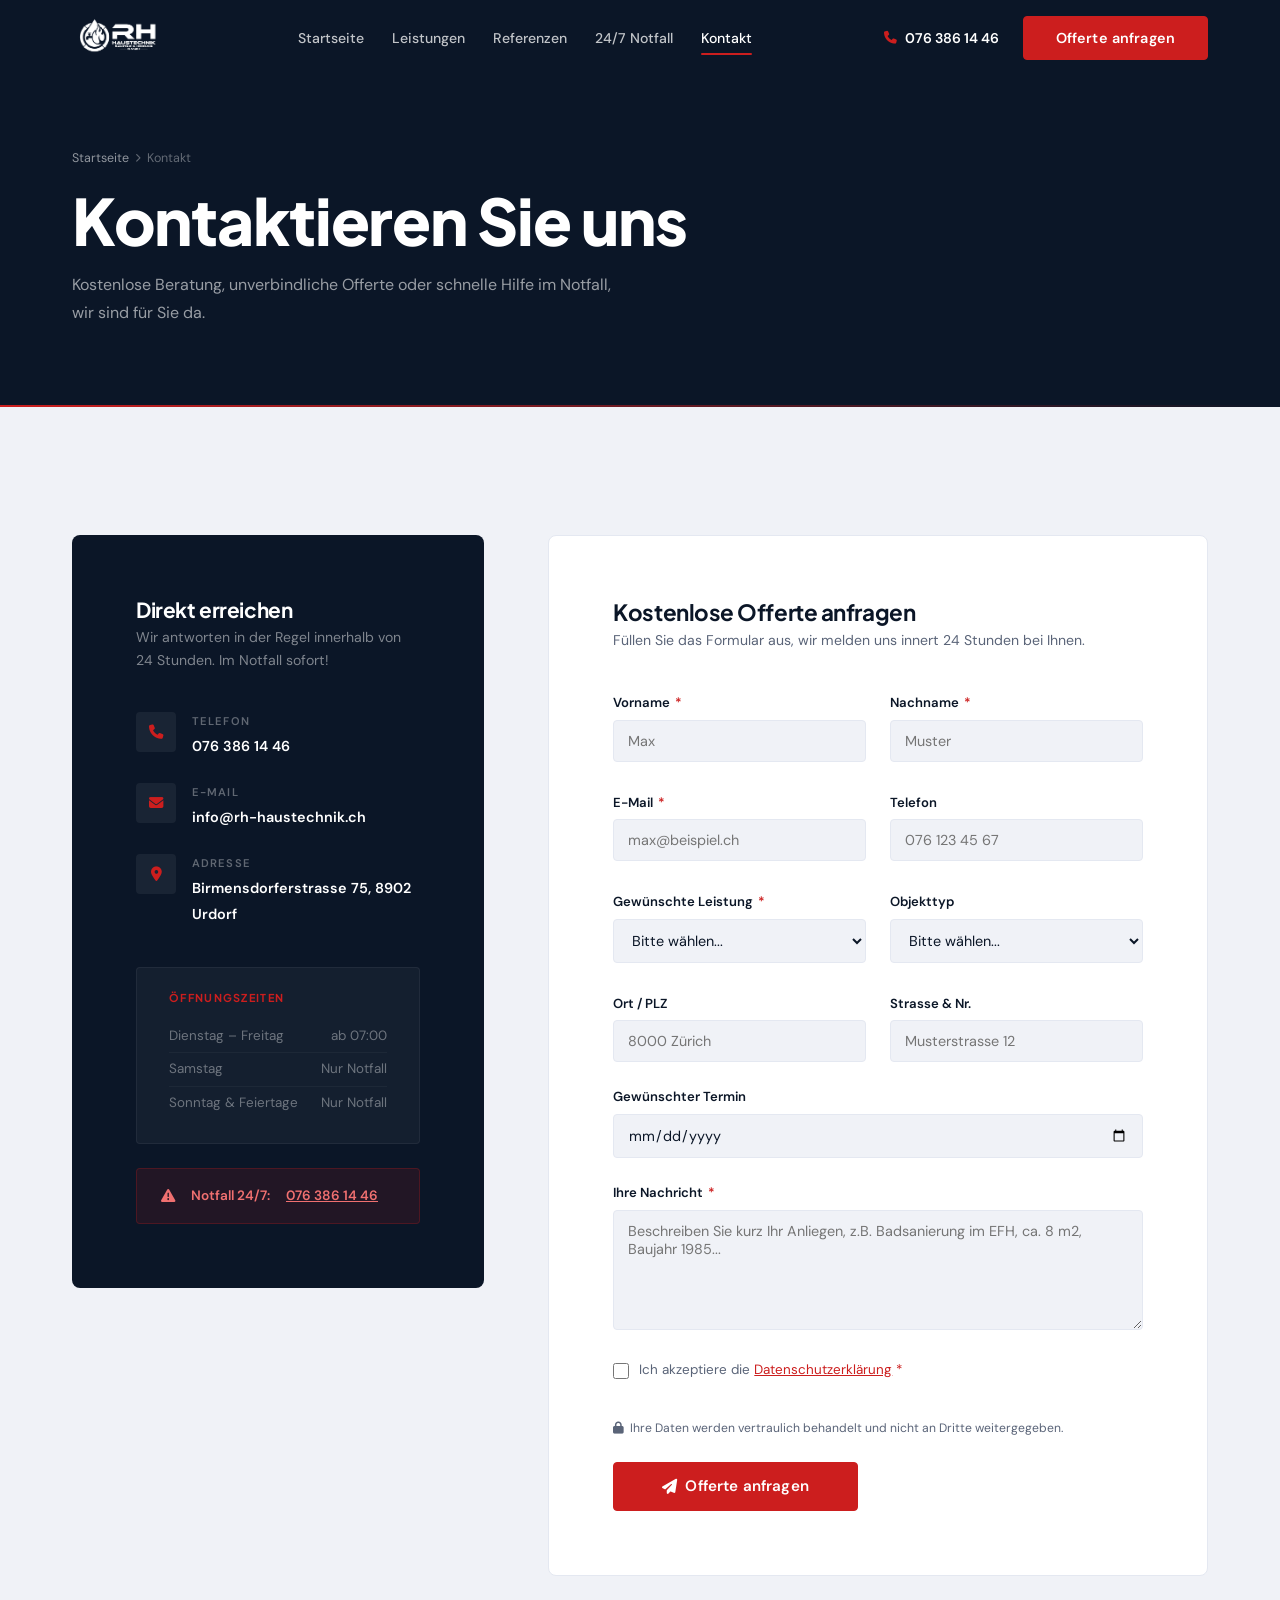
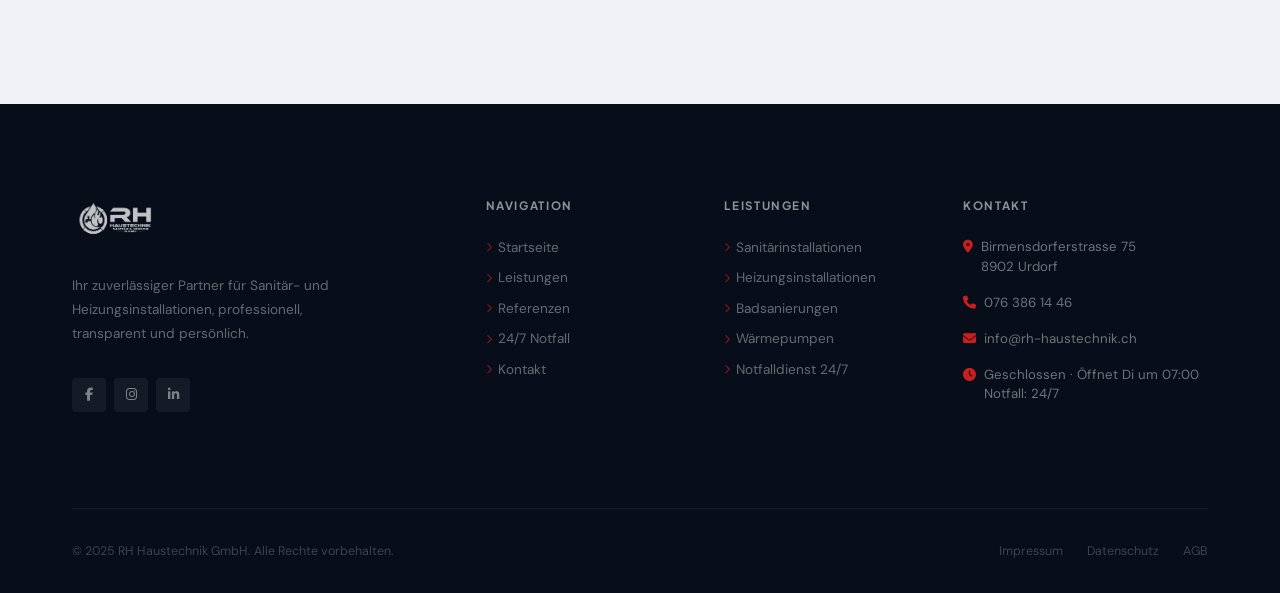
==== commit 214f0fcc: "Bindestriche durch Kommas ersetzt, Hamburger-Menu Fix - En-Dashes (–) in allen HTML-Dateien durch Ko" ====
--- a/kontakt.html
+++ b/kontakt.html
@@ -3,8 +3,8 @@
 <head>
   <meta charset="UTF-8" />
   <meta name="viewport" content="width=device-width, initial-scale=1.0" />
-  <meta name="description" content="RH Haustechnik GmbH – Kontaktieren Sie uns für eine kostenlose Beratung oder ein unverbindliches Angebot. Tel: 076 386 14 46." />
-  <title>Kontakt – RH Haustechnik GmbH</title>
+  <meta name="description" content="RH Haustechnik GmbH, Kontaktieren Sie uns für eine kostenlose Beratung oder ein unverbindliches Angebot. Tel: 076 386 14 46." />
+  <title>Kontakt, RH Haustechnik GmbH</title>
   <link rel="stylesheet" href="https://cdnjs.cloudflare.com/ajax/libs/font-awesome/6.5.0/css/all.min.css" />
   <link rel="preconnect" href="https://fonts.googleapis.com" />
   <link rel="preconnect" href="https://fonts.gstatic.com" crossorigin />
@@ -61,7 +61,7 @@
       <a href="tel:+41763861446" class="mob-phone">
         <i class="fa-solid fa-phone" aria-hidden="true"></i>
         <div>
-          <span class="mp-label">Notfall-Hotline – 24/7 verfügbar</span>
+          <span class="mp-label">Notfall-Hotline, 24/7 verfügbar</span>
           <span class="mp-num">076 386 14 46</span>
         </div>
       </a>
@@ -78,7 +78,7 @@
         <span aria-current="page">Kontakt</span>
       </nav>
       <h1 id="pageTitle">Kontaktieren Sie uns</h1>
-      <p>Kostenlose Beratung, unverbindliche Offerte oder schnelle Hilfe im Notfall – wir sind für Sie da.</p>
+      <p>Kostenlose Beratung, unverbindliche Offerte oder schnelle Hilfe im Notfall, wir sind für Sie da.</p>
     </div>
   </header>
 
@@ -141,7 +141,7 @@
         <!-- Form -->
         <div class="c-form-box fi">
           <h3 id="kontaktTitle">Kostenlose Offerte anfragen</h3>
-          <p>Füllen Sie das Formular aus – wir melden uns innert 24 Stunden bei Ihnen.</p>
+          <p>Füllen Sie das Formular aus, wir melden uns innert 24 Stunden bei Ihnen.</p>
 
           <form id="contactForm" novalidate aria-label="Kontaktformular">
             <div class="form-row">
@@ -260,7 +260,7 @@
       <div class="footer-grid">
         <div class="footer-brand">
           <img src="img/logo.png" alt="RH Haustechnik GmbH" />
-          <p>Ihr zuverlässiger Partner für Sanitär- und Heizungsinstallationen – professionell, transparent und persönlich.</p>
+          <p>Ihr zuverlässiger Partner für Sanitär- und Heizungsinstallationen, professionell, transparent und persönlich.</p>
           <div class="footer-socials" aria-label="Social Media">
             <a href="#" class="f-social" aria-label="Facebook"><i class="fa-brands fa-facebook-f"></i></a>
             <a href="#" class="f-social" aria-label="Instagram"><i class="fa-brands fa-instagram"></i></a>
--- a/css/style.css
+++ b/css/style.css
@@ -330,7 +330,7 @@
 /* ─── HERO ─── */
 .hero {
   min-height: 100vh;
-  background: var(--ink);
+  background: linear-gradient(rgba(0,0,0,0.65), rgba(0,0,0,0.65)), url('../img/Hero-Section.png') center center / cover no-repeat;
   position: relative;
   display: flex;
   flex-direction: column;
@@ -351,14 +351,7 @@
 
 /* Faint grid */
 .hero-grid {
-  position: absolute;
-  inset: 0;
-  background-image:
-    linear-gradient(rgba(255,255,255,1) 1px, transparent 1px),
-    linear-gradient(90deg, rgba(255,255,255,1) 1px, transparent 1px);
-  background-size: 64px 64px;
-  opacity: 0.018;
-  pointer-events: none;
+  display: none;
 }
 
 .hero-inner {
@@ -786,20 +779,25 @@
 .rating-row {
   display: flex;
   align-items: center;
-  gap: var(--s3);
+  flex-wrap: wrap;
+  gap: var(--s2);
   padding: var(--s3) var(--s4);
   background: rgba(255,255,255,0.05);
   border-radius: var(--r);
   border: 1px solid rgba(255,255,255,0.07);
-}
-
-.rating-stars { display:flex; gap:2px; }
+  box-sizing: border-box;
+  width: 100%;
+}
+
+.rating-stars { display:flex; gap:2px; order:1; }
 .rating-stars i { color: #f59e0b; font-size: 0.85rem; }
 
 .rating-text {
   font-size: 0.8rem;
   color: rgba(255,255,255,0.48);
   line-height: 1.4;
+  order: 3;
+  width: 100%;
 }
 
 .rating-score {
@@ -807,8 +805,9 @@
   font-size: 1.6rem;
   font-weight: 800;
   color: var(--white);
-  margin-left: auto;
+  margin-left: 6px;
   letter-spacing: -0.04em;
+  order: 2;
 }
 
 /* benefits */
@@ -1777,6 +1776,8 @@
 
   /* why */
   .why-panel           { padding: var(--s5); }
+  .why-section .btn    { width: 100%; justify-content: center; box-sizing: border-box; }
+  .why-layout > div    { min-width: 0; }
 
   /* refs */
   .ref-grid            { grid-template-columns: 1fr; }
@@ -1848,6 +1849,7 @@
 
   /* why */
   .why-panel           { padding: var(--s4); }
+  .why-section .btn    { width: 100%; justify-content: center; box-sizing: border-box; }
 
   /* contact */
   .c-form-box          { padding: var(--s4); }
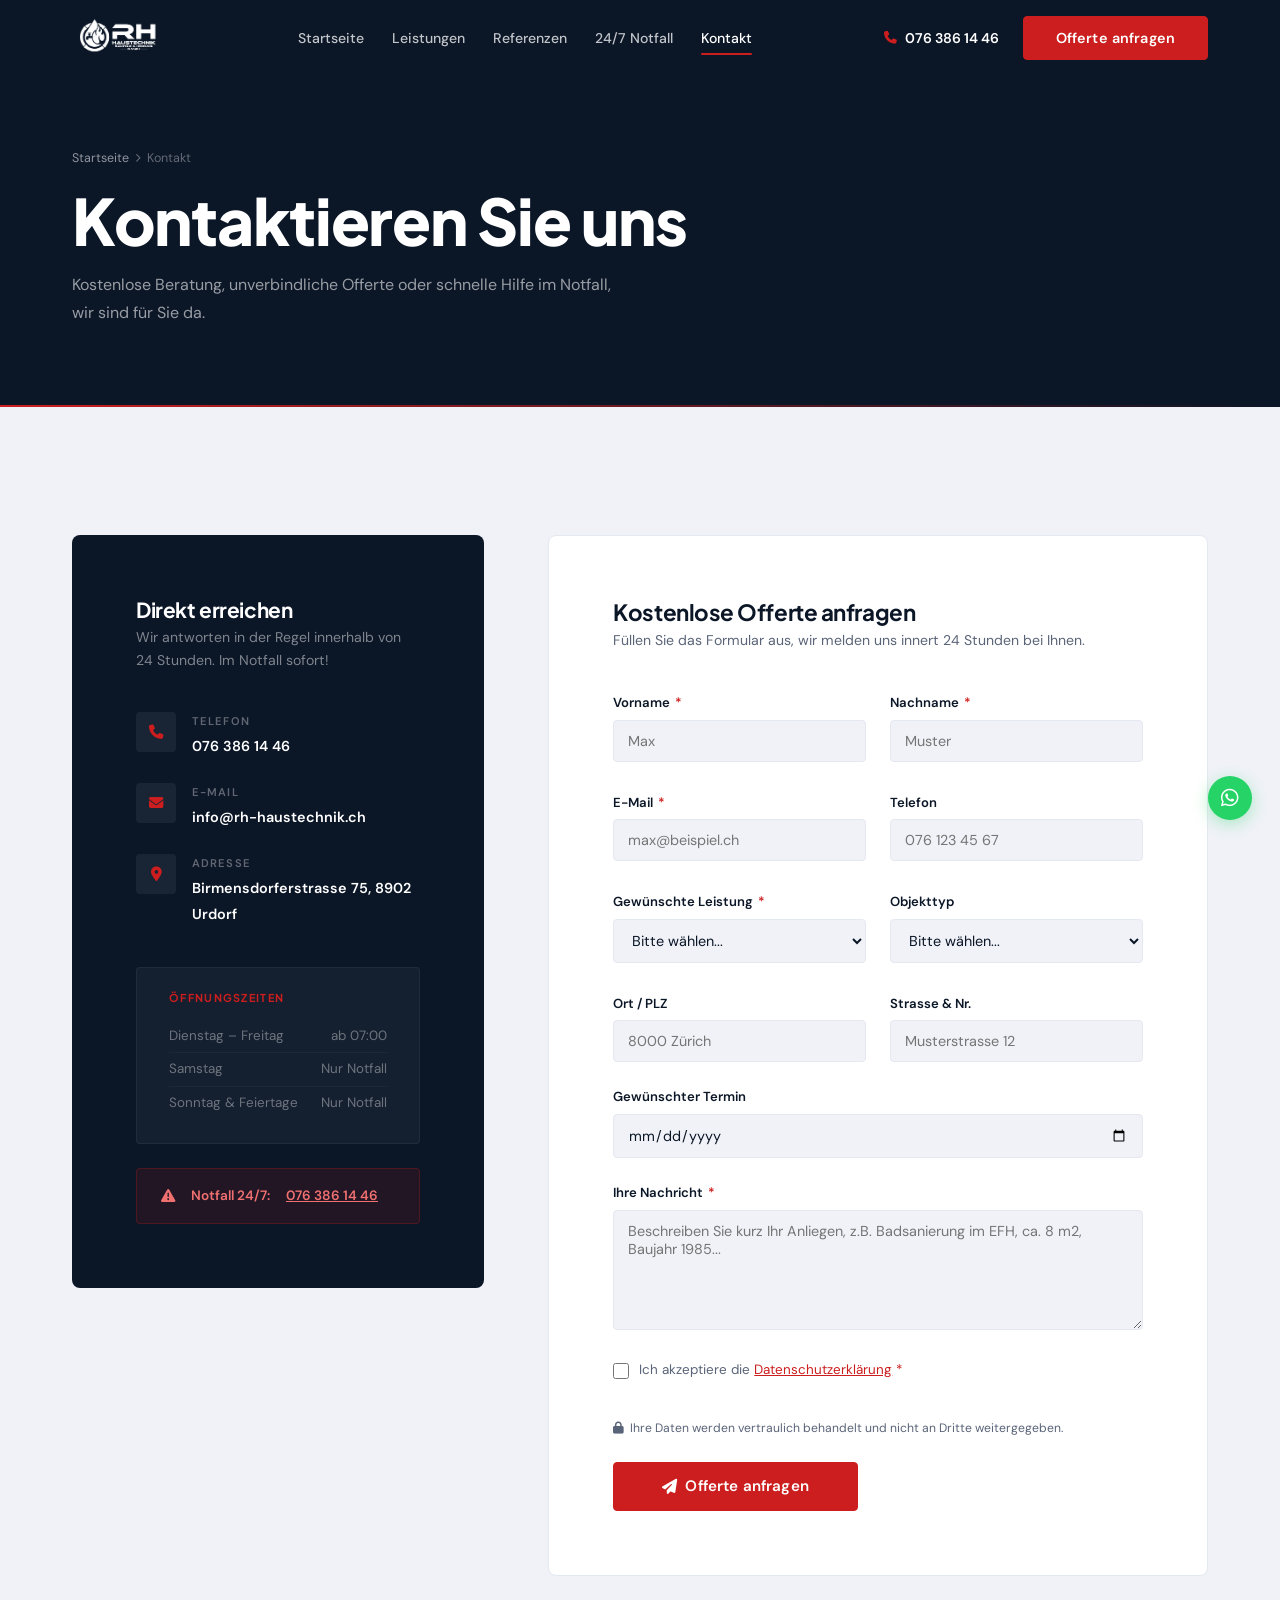
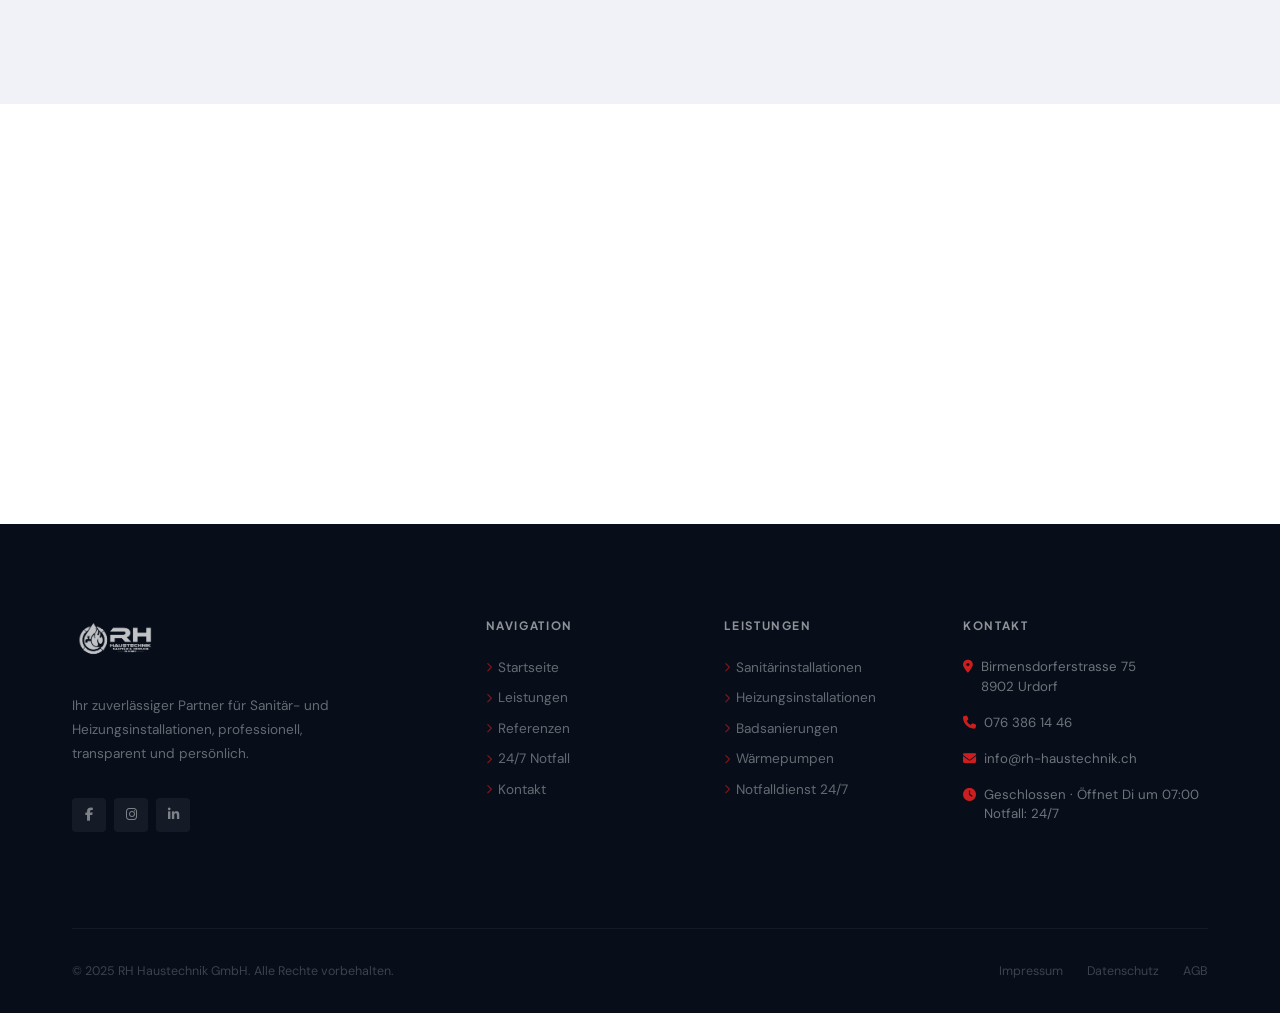
==== commit ae6990e6: "WhatsApp-Button, Google Maps und Lazy-Loading hinzugefügt - Floating WhatsApp-Button auf allen Seite" ====
--- a/kontakt.html
+++ b/kontakt.html
@@ -19,7 +19,7 @@
     <div class="container">
       <div class="nav-inner">
         <a href="index.html" class="nav-logo" aria-label="RH Haustechnik Startseite">
-          <img src="img/logo.png" alt="RH Haustechnik GmbH" />
+          <img src="img/logo.png" alt="RH Haustechnik GmbH" data-nolazy / loading="lazy" />
         </a>
         <ul class="nav-links" role="list">
           <li><a href="index.html">Startseite</a></li>
@@ -45,7 +45,7 @@
   <!-- MOBILE MENU -->
   <div class="mobile-menu" role="dialog" aria-modal="true" aria-label="Navigation">
     <div class="mob-head">
-      <img src="img/logo.png" alt="RH Haustechnik GmbH" />
+      <img src="img/logo.png" alt="RH Haustechnik GmbH" / loading="lazy" />
       <button class="mob-close" aria-label="Menü schliessen">
         <i class="fa-solid fa-xmark" aria-hidden="true"></i>
       </button>
@@ -254,12 +254,21 @@
     </div>
   </section>
 
+
+  <!-- MAP -->
+  <section class="map-section" aria-label="Standort">
+    <iframe
+      src="https://maps.google.com/maps?q=Birmensdorferstrasse+75,+8902+Urdorf,+Schweiz&output=embed&z=15"
+      title="Standort RH Haustechnik GmbH" allowfullscreen loading="lazy">
+    </iframe>
+  </section>
+
   <!-- FOOTER -->
   <footer class="footer" role="contentinfo">
     <div class="container">
       <div class="footer-grid">
         <div class="footer-brand">
-          <img src="img/logo.png" alt="RH Haustechnik GmbH" />
+          <img src="img/logo.png" alt="RH Haustechnik GmbH" / loading="lazy" />
           <p>Ihr zuverlässiger Partner für Sanitär- und Heizungsinstallationen, professionell, transparent und persönlich.</p>
           <div class="footer-socials" aria-label="Social Media">
             <a href="#" class="f-social" aria-label="Facebook"><i class="fa-brands fa-facebook-f"></i></a>
@@ -319,6 +328,10 @@
       </div>
     </div>
   </footer>
+
+  <a href="https://wa.me/41763861446" class="whatsapp-btn" target="_blank" rel="noopener" aria-label="WhatsApp schreiben">
+    <i class="fa-brands fa-whatsapp" aria-hidden="true"></i>
+  </a>
 
   <button class="scroll-top-btn" aria-label="Nach oben scrollen" title="Nach oben">
     <i class="fa-solid fa-arrow-up" aria-hidden="true"></i>
--- a/css/style.css
+++ b/css/style.css
@@ -1689,6 +1689,26 @@
 .scroll-top-btn.show { opacity:1; transform:translateY(0); }
 .scroll-top-btn:hover { background: var(--red); }
 
+/* ─── WHATSAPP BUTTON ─── */
+.whatsapp-btn {
+  position: fixed;
+  bottom: 80px; right: 28px;
+  width: 44px; height: 44px;
+  background: #25d366;
+  color: var(--white);
+  border-radius: 50%;
+  display: flex; align-items: center; justify-content: center;
+  font-size: 1.25rem;
+  box-shadow: 0 4px 16px rgba(37,211,102,0.35);
+  z-index: 900;
+  transition: background var(--t) var(--ease), transform var(--t) var(--ease);
+}
+.whatsapp-btn:hover { background: #1ebe5d; transform: scale(1.08); }
+
+/* ─── MAP ─── */
+.map-section { line-height: 0; }
+.map-section iframe { width: 100%; height: 420px; border: 0; display: block; }
+
 /* ─── SECTION HEADERS ─── */
 .shd { margin-bottom: var(--s8); }
 .shd.center { text-align:center; }
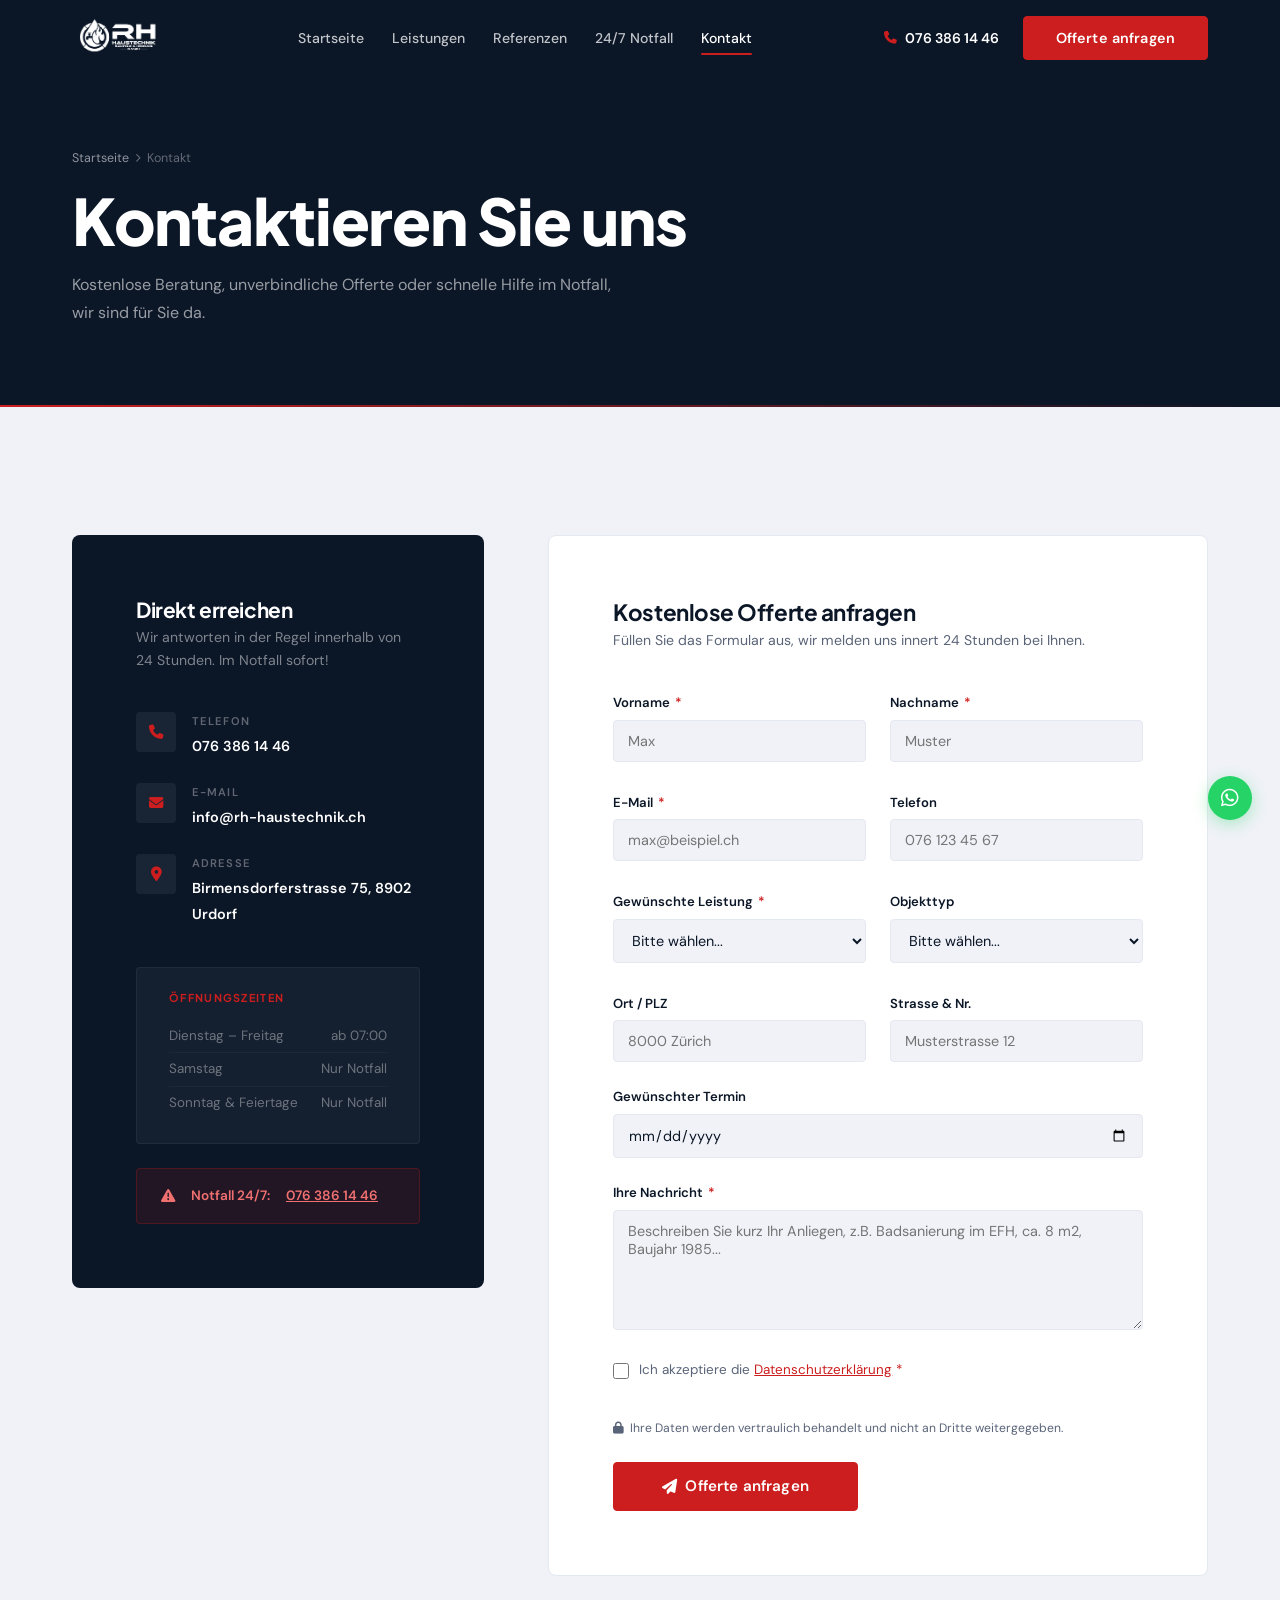
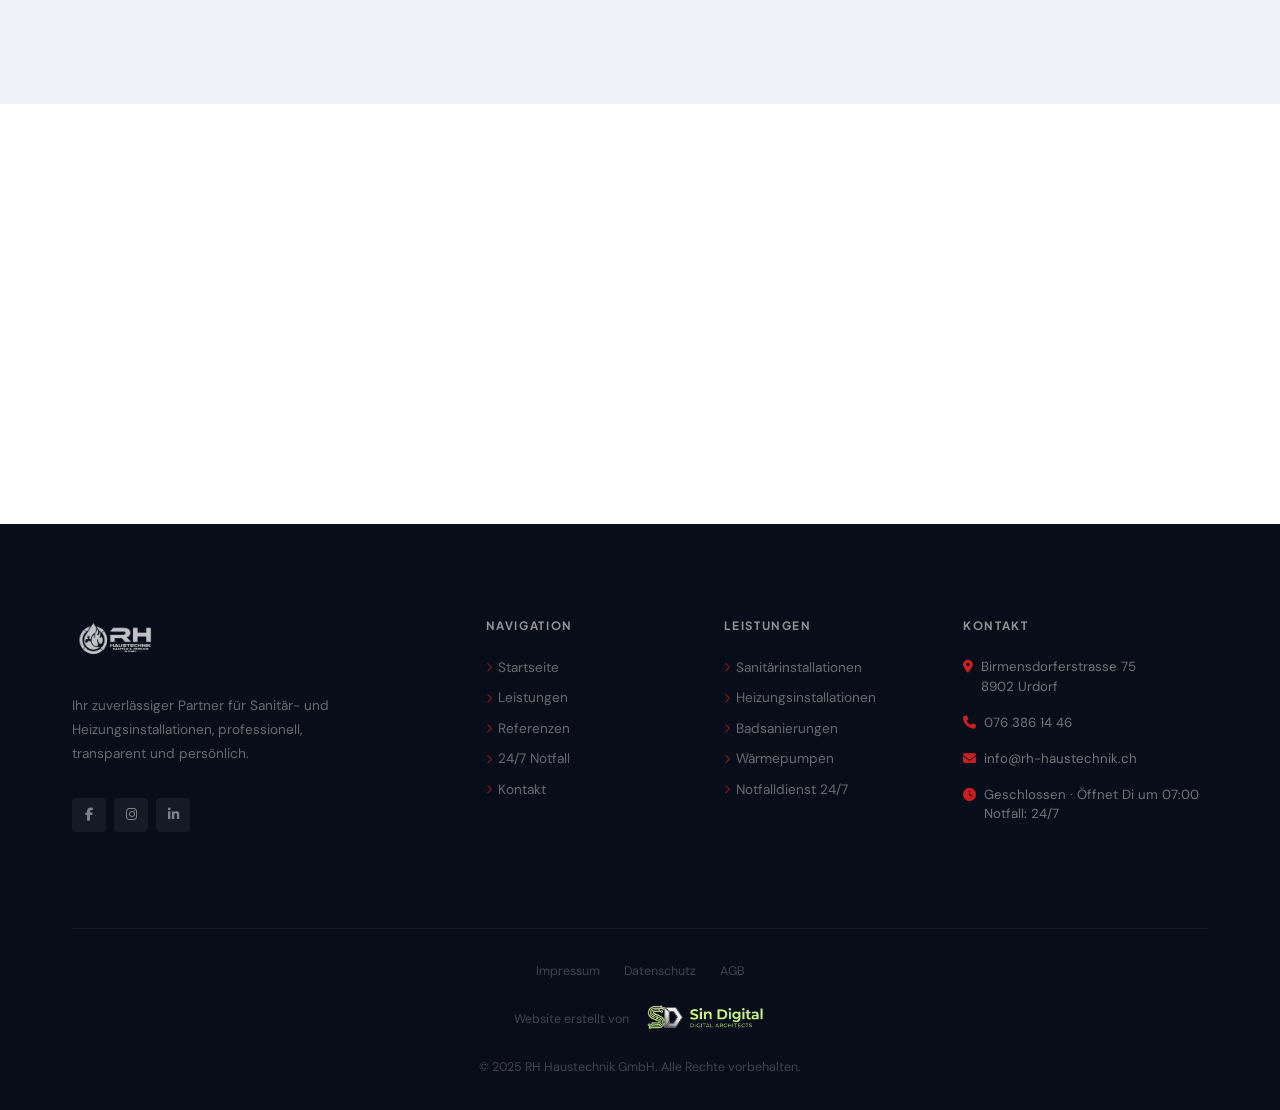
==== commit 4313a627: "Integrate Sin-Digital logo in footer across all pages" ====
--- a/kontakt.html
+++ b/kontakt.html
@@ -319,12 +319,18 @@
         </div>
       </div>
       <div class="footer-bottom">
-        <p>© 2025 RH Haustechnik GmbH. Alle Rechte vorbehalten.</p>
         <div class="footer-legal">
           <a href="#">Impressum</a>
           <a href="#">Datenschutz</a>
           <a href="#">AGB</a>
         </div>
+        <div class="footer-credits">
+          <span>Website erstellt von</span>
+          <a href="https://www.sin-digital.com/" target="_blank" rel="noopener" class="credits-logo" aria-label="sIn Digital - Digital Architects">
+            <img src="img/Logo_Sin-Digital.png" alt="sIn Digital - Digital Architects" loading="lazy" />
+          </a>
+        </div>
+        <p>© 2025 RH Haustechnik GmbH. Alle Rechte vorbehalten.</p>
       </div>
     </div>
   </footer>
--- a/css/style.css
+++ b/css/style.css
@@ -1655,16 +1655,24 @@
   padding: var(--s4) 0;
   display: flex;
   align-items: center;
-  justify-content: space-between;
+  justify-content: center;
   gap: var(--s3);
   flex-wrap: wrap;
-}
-
-.footer-bottom p { font-size: 0.78rem; color: rgba(255,255,255,0.22); margin:0; }
-
-.footer-legal { display:flex; gap: var(--s3); }
+  flex-direction: column;
+}
+
+.footer-bottom p { font-size: 0.78rem; color: rgba(255,255,255,0.22); margin:0; order: 3; }
+
+.footer-legal { display:flex; gap: var(--s3); order: 1; }
 .footer-legal a { font-size: 0.78rem; color: rgba(255,255,255,0.22); transition: color var(--t); }
 .footer-legal a:hover { color: var(--red); }
+
+.footer-credits { display: flex; align-items: center; gap: var(--s2); order: 2; }
+.footer-credits span { font-size: 0.78rem; color: rgba(255,255,255,0.22); }
+
+.credits-logo { display: flex; align-items: center; text-decoration: none; transition: opacity var(--t) var(--ease); }
+.credits-logo:hover { opacity: 0.8; }
+.credits-logo img { height: 28px; max-width: 140px; object-fit: contain; }
 
 /* ─── SCROLL TOP ─── */
 .scroll-top-btn {
@@ -1921,3 +1929,7 @@
   .mob-phone .mp-num   { font-size: 1.1rem; }
   .hero-proof          { display: none; }
 }
+
+/* ─────────────────────────────────────────
+   RESPONSIVE
+───────────────────────────────────────── */
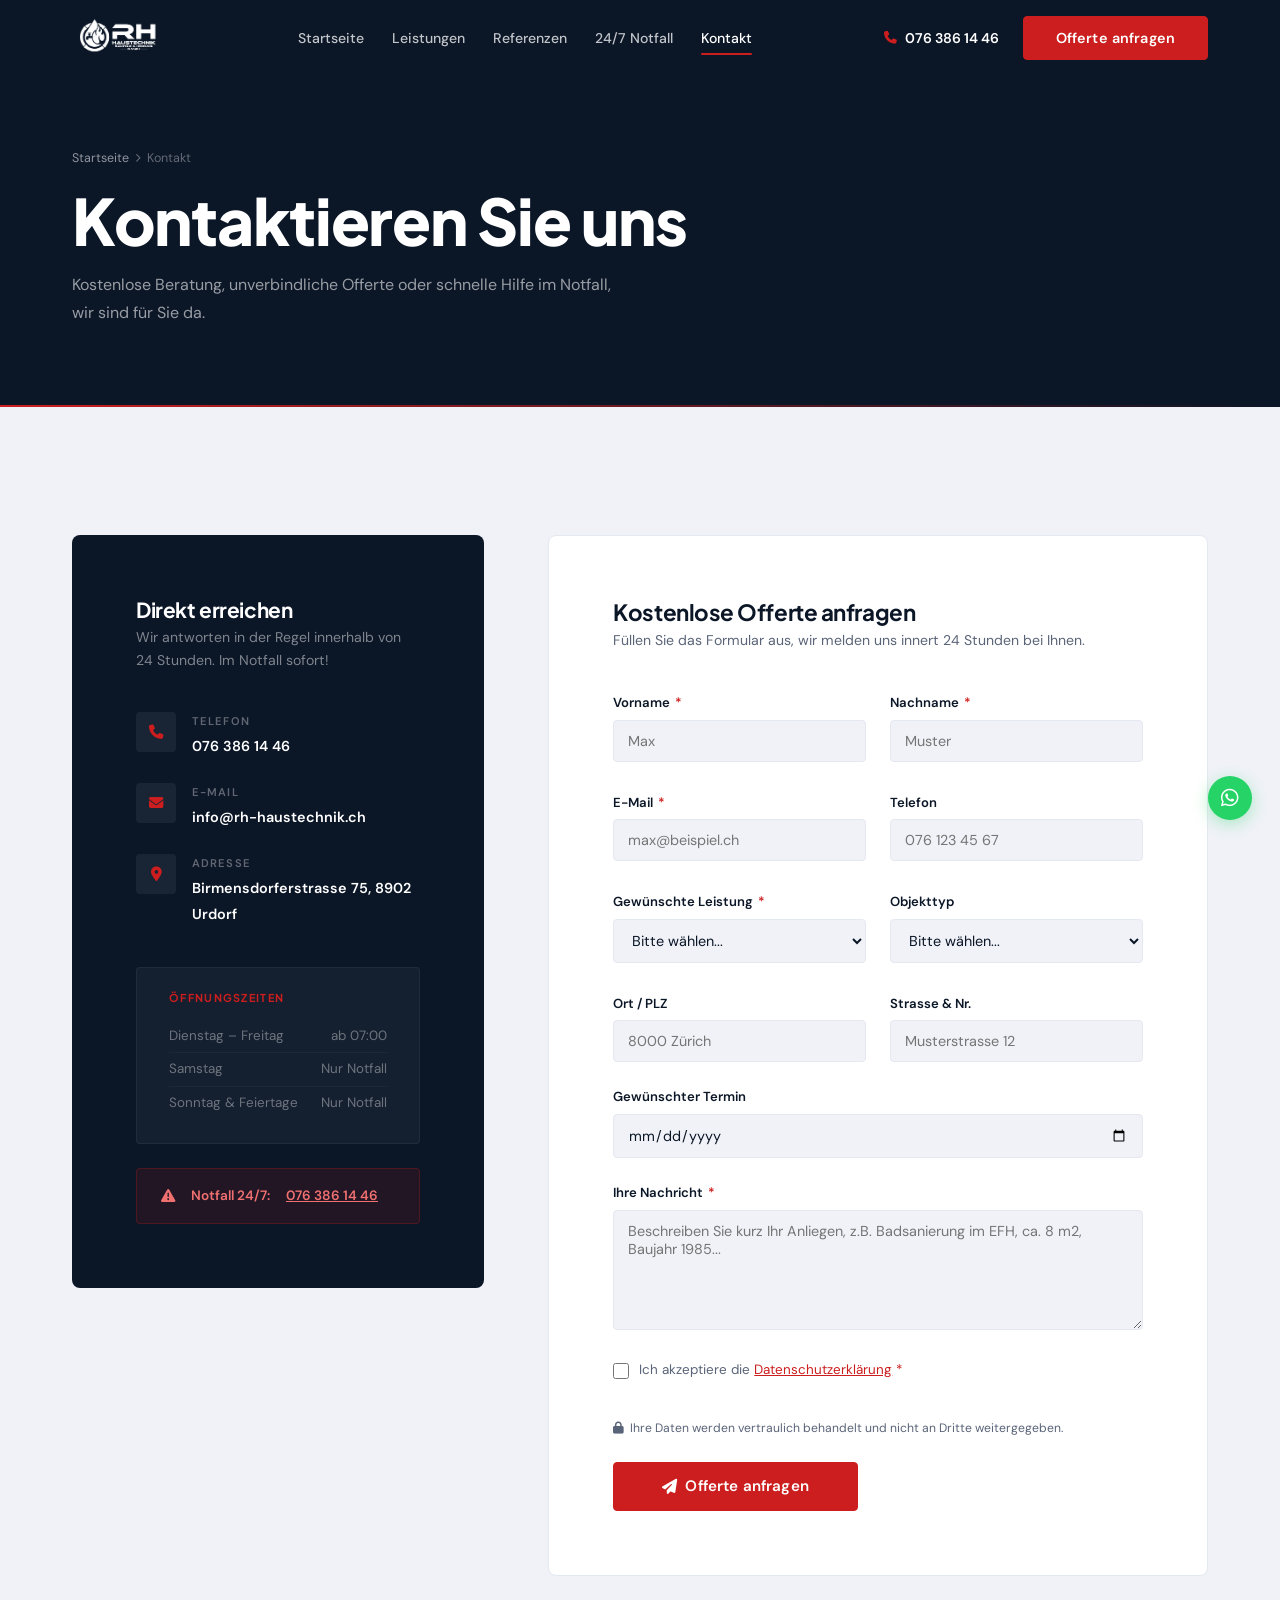
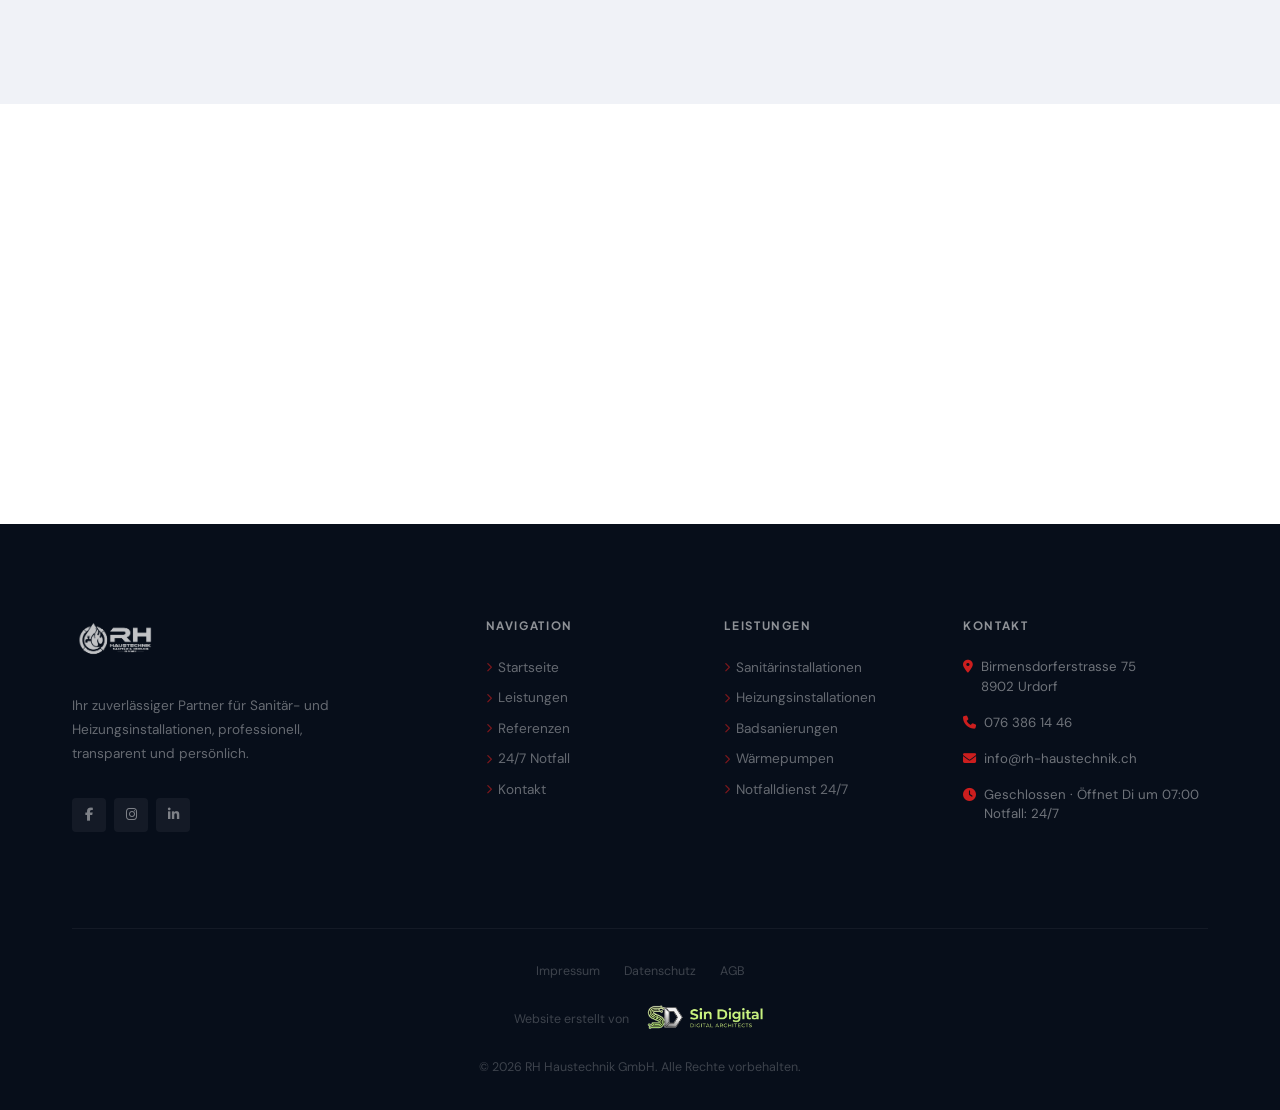
==== commit f12982ad: "Add dynamic copyright year that updates automatically" ====
--- a/kontakt.html
+++ b/kontakt.html
@@ -330,7 +330,7 @@
             <img src="img/Logo_Sin-Digital.png" alt="sIn Digital - Digital Architects" loading="lazy" />
           </a>
         </div>
-        <p>© 2025 RH Haustechnik GmbH. Alle Rechte vorbehalten.</p>
+        <p>© <span id="copyright-year">2025</span> RH Haustechnik GmbH. Alle Rechte vorbehalten.</p>
       </div>
     </div>
   </footer>
